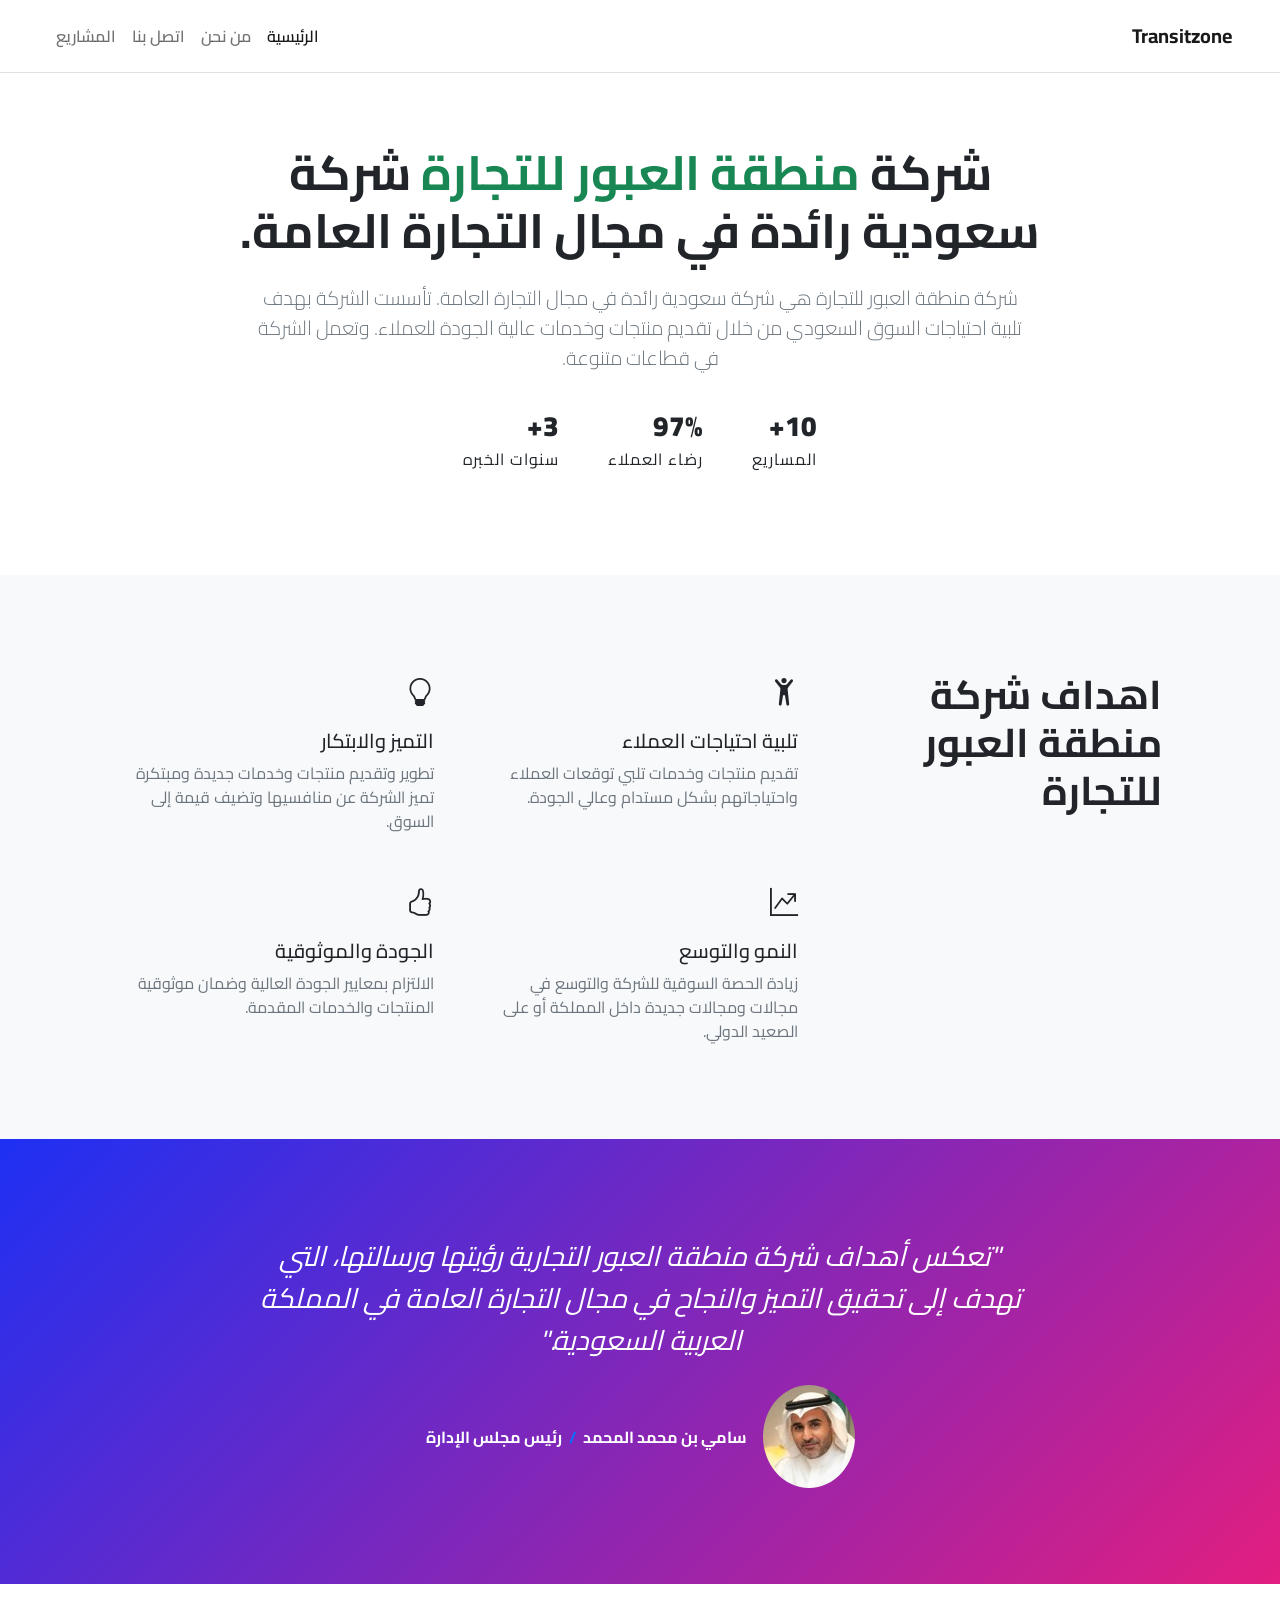
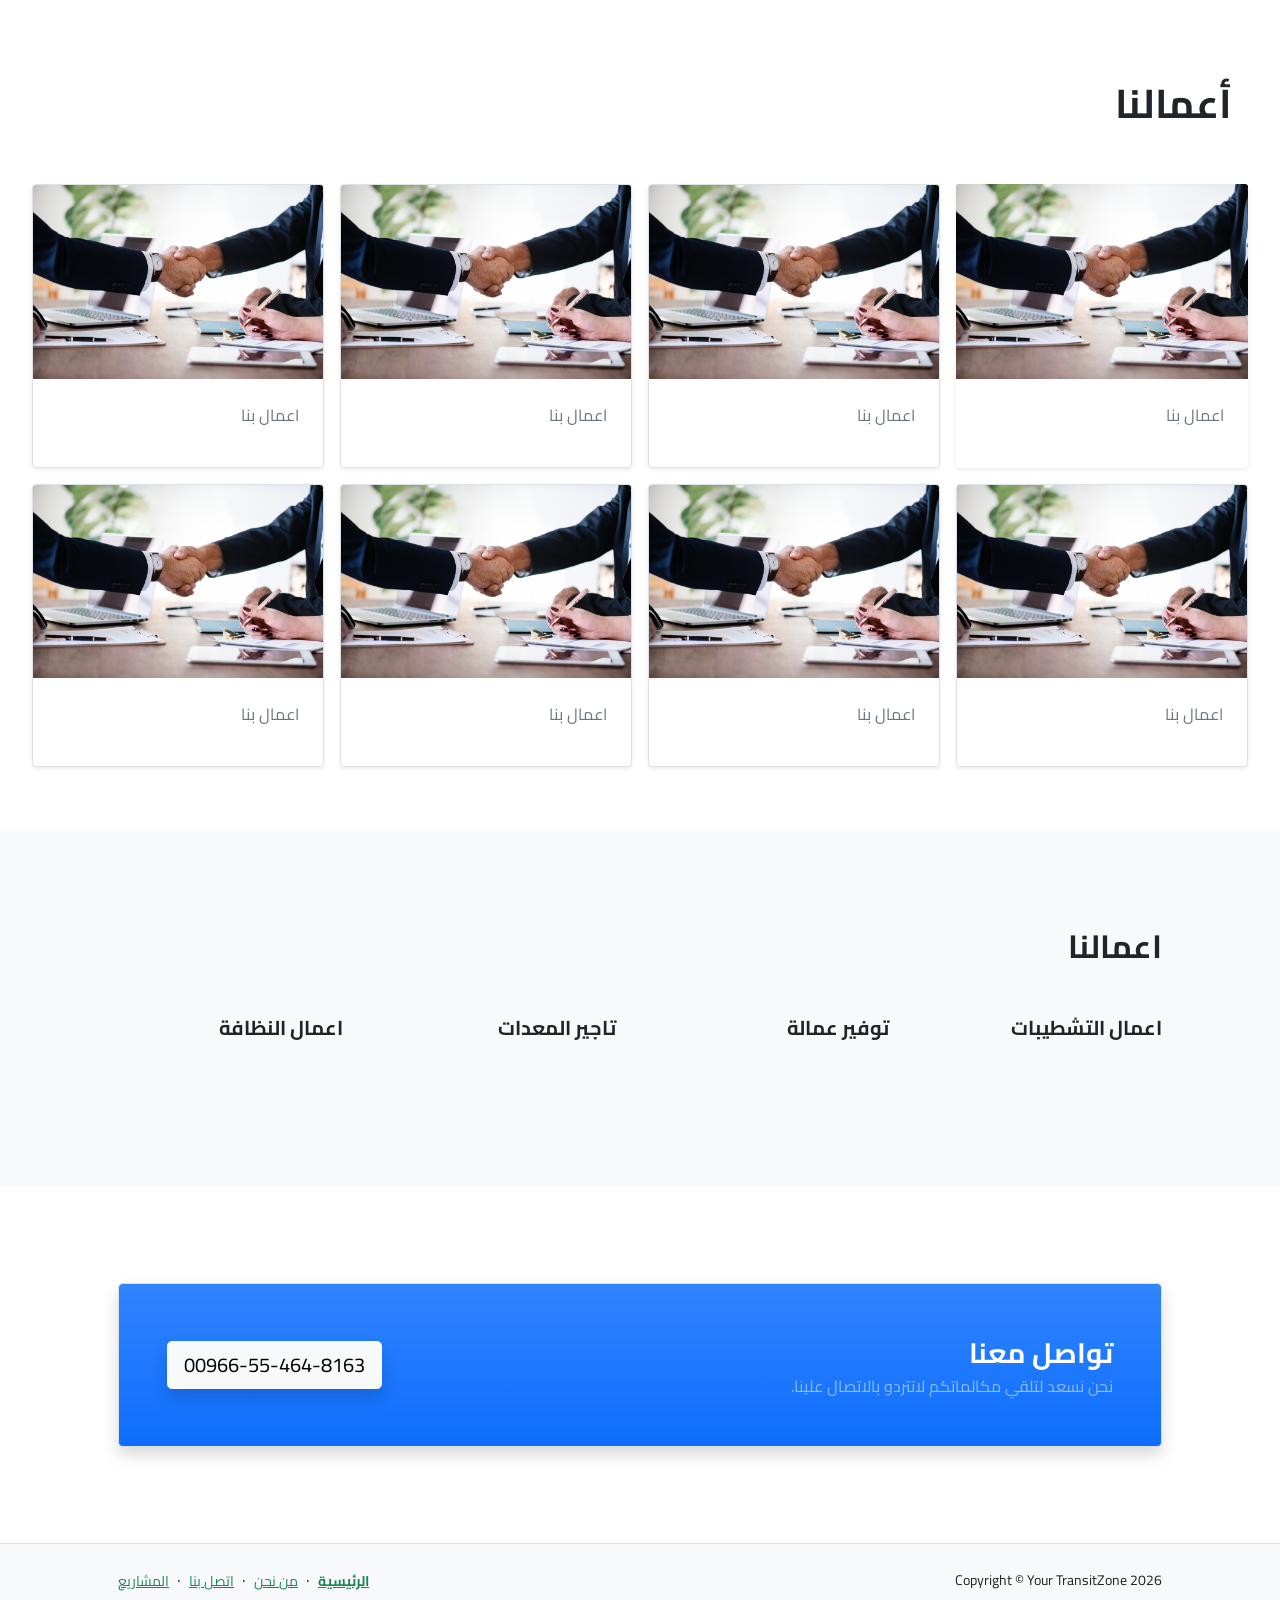
==== index.html @ 06996be8 "Add files via upload" ====
<!DOCTYPE html>
<html lang="ar" dir="rtl">
    <head>
        <meta charset="utf-8" />
        <meta name="viewport" content="width=device-width, initial-scale=1, shrink-to-fit=no" />
        <meta name="description" content="" />
        <meta name="author" content="" />
        <title>Modern Business - Start Bootstrap Template</title>
        <!-- Favicon-->
        <link rel="icon" type="image/x-icon" href="assets/favicon.ico" />
        <!-- Bootstrap icons-->
        <link rel="stylesheet" href="https://cdn.jsdelivr.net/npm/bootstrap-icons@1.13.1/font/bootstrap-icons.min.css">
        <link rel="preconnect" href="https://fonts.googleapis.com">
        <link rel="preconnect" href="https://fonts.gstatic.com" crossorigin>
        <link href="https://fonts.googleapis.com/css2?family=Cairo:wght@200..1000&display=swap" rel="stylesheet">
        <!-- Core theme CSS (includes Bootstrap)-->
        <link href="css/bootstrap.rtl.min.css" rel="stylesheet" />
        <link href="css/mystyle.css" rel="stylesheet" />
    </head>
    <body class="d-flex flex-column h-100">
        <main class="flex-shrink-0">
            <!-- Navigation-->
            <nav class="navbar navbar-expand-lg navbar-light fixed-top bg-white border-bottom py-3">
                <div class="container-fluid px-5">
                    <a class="navbar-brand fw-bold"  href="index.html">Transitzone</a>
                    <button class="navbar-toggler my-2" type="button" data-bs-toggle="collapse" data-bs-target="#navbarSupportedContent" aria-controls="navbarSupportedContent" aria-expanded="false" aria-label="Toggle navigation"><span class="navbar-toggler-icon"></span></button>
                    <div class="collapse navbar-collapse" id="navbarSupportedContent">
                        <ul class="navbar-nav ms-auto">
                            <li class="nav-item "><a class="nav-link link-success fw-semibold active" href="index.html">الرئيسية</a></li>
                            <li class="nav-item"><a class="nav-link link-success fw-semibold" href="about.html">من نحن</a></li>
                            <li class="nav-item"><a class="nav-link link-success fw-semibold" href="contact.html">اتصل بنا</a></li>
                            <li class="nav-item"><a class="nav-link link-success fw-semibold" href="portfolio-overview.html">المشاريع</a></li>
                            <!-- <li class="nav-item"><a class="nav-link" href="faq.html">FAQ</a></li>
                            <li class="nav-item dropdown">
                                <a class="nav-link dropdown-toggle" id="navbarDropdownBlog" href="#" role="button" data-bs-toggle="dropdown" aria-expanded="false">Blog</a>
                                <ul class="dropdown-menu dropdown-menu-end" aria-labelledby="navbarDropdownBlog">
                                    <li><a class="dropdown-item" href="blog-home.html">Blog Home</a></li>
                                    <li><a class="dropdown-item" href="blog-post.html">Blog Post</a></li>
                                </ul>
                            </li>
                            <li class="nav-item dropdown">
                                <a class="nav-link dropdown-toggle" id="navbarDropdownPortfolio" href="#" role="button" data-bs-toggle="dropdown" aria-expanded="false">Portfolio</a>
                                <ul class="dropdown-menu dropdown-menu-end" aria-labelledby="navbarDropdownPortfolio">
                                    <li><a class="dropdown-item" href="portfolio-overview.html">Portfolio Overview</a></li>
                                    <li><a class="dropdown-item" href="portfolio-item.html">Portfolio Item</a></li>
                                </ul>
                            </li> -->
                        </ul>
                    </div>
                </div>
            </nav>

            <header class="bg-white py-5">
            <div class="container px-5 pt-5">
                <div class="row gx-5 justify-content-center">
                    <div class="col-lg-10">
                        <div class="text-center my-5">
                            <h1 class="display-5 fw-bolder mb-4">شركة <span class="text-success">منطقة العبور للتجارة </span>شركة سعودية رائدة في مجال التجارة العامة.</h1>
                            <p class="lead mb-4 text-muted mx-5">شركة منطقة العبور للتجارة هي شركة سعودية رائدة في مجال التجارة العامة. تأسست الشركة بهدف تلبية احتياجات السوق السعودي من خلال تقديم منتجات وخدمات عالية الجودة للعملاء. وتعمل الشركة في قطاعات متنوعة.</p>
                              <div class="ve-hero-stats justify-content-center text-dark mb-4 py-2 text-start">
                                  <div class="ve-stat">
                                      <strong class="text-dark">10+</strong>
                                      <span class="fs-6">المساريع</span>
                                  </div>
                                  <div class="ve-stat-divider"></div>
                                  <div class="ve-stat">
                                      <strong class="text-dark">97%</strong>
                                      <span class="fs-6">رضاء العملاء</span>
                                  </div>
                                  <div class="ve-stat-divider"></div>
                                  <div class="ve-stat">
                                      <strong class="text-dark">3+</strong>
                                      <span class="fs-6">سنوات الخبره</span>
                                  </div>
                              </div>
                        </div>
                    </div>
                </div>
            </div>
        </header>
            <section class="py-5 bg-light">
                <div class="container px-5 my-5">
                    <div class="row gx-5">
                        <div class="col-lg-4 mb-5 mb-lg-0">
                          <h2 class="fw-bolder mb-5 fs-1">اهداف شركة منطقة العبور للتجارة</h2>
                        </div>
                        <div class="col-lg-8">
                            <div class="row gx-5 row-cols-1 row-cols-md-2">
                                <div class="col mb-5 h-100">
                                    <div class="feature text-dark fs-3 mb-3"><i class="bi bi-person-arms-up"></i></div>
                                    <h2 class="h5">تلبية احتياجات العملاء</h2>
                                    <p class="mb-0 text-muted">تقديم منتجات وخدمات تلبي توقعات العملاء واحتياجاتهم بشكل مستدام وعالي الجودة.</p>
                                </div>
                                <div class="col mb-5 h-100">
                                    <div class="feature text-dark fs-3 mb-3"><i class="bi bi-lightbulb"></i></div>
                                    <h2 class="h5">التميز والابتكار</h2>
                                    <p class="mb-0 text-muted">تطوير وتقديم منتجات وخدمات جديدة ومبتكرة تميز الشركة عن منافسيها وتضيف قيمة إلى السوق.</p>
                                </div>
                                <div class="col mb-5 mb-md-0 h-100">
                                    <div class="feature text-dark fs-3 mb-3"><i class="bi bi-graph-up-arrow"></i></div>
                                    <h2 class="h5">النمو والتوسع</h2>
                                    <p class="mb-0 text-muted">زيادة الحصة السوقية للشركة والتوسع في مجالات ومجالات جديدة داخل المملكة أو على الصعيد الدولي.</p>
                                </div>
                                <div class="col h-100">
                                    <div class="feature text-dark fs-3 mb-3"><i class="bi bi-hand-thumbs-up"></i></div>
                                    <h2 class="h5">الجودة والموثوقية</h2>
                                    <p class="mb-0 text-muted">الالتزام بمعايير الجودة العالية وضمان موثوقية المنتجات والخدمات المقدمة.</p>
                                </div>
                            </div>
                        </div>
                    </div>
                </div>
            </section>
            <!-- Testimonial section-->
            <div class="py-5 text-white" style="background: linear-gradient(135deg, #1e30f3 0%, #e21e80 100%);">  <!--bg-success bg-gradient -->
                <div class="container px-5 my-5">
                    <div class="row gx-5 justify-content-center">
                        <div class="col-lg-10 col-xl-9">
                            <div class="text-center">
                                <div class="fs-3 mb-4 fst-italic">"تعكس أهداف شركة منطقة العبور التجارية رؤيتها ورسالتها، التي تهدف إلى تحقيق التميز والنجاح في مجال التجارة العامة في المملكة العربية السعودية."</div>
                                <div class="d-flex align-items-center justify-content-center">
                                    <img class="rounded-circle me-3" src="img/sami.jpg" alt="..." />
                                    <div class="fw-bold">
                                        سامي بن محمد المحمد
                                        <span class="fw-bold text-primary mx-1">/</span>
                                        رئيس مجلس الإدارة
                                    </div>
                                </div>
                            </div>
                        </div>
                    </div>
                </div>
            </div>

            <section class="py-5">
                <div class="container-fluid px-4 px-lg-5 mt-5">
                    <div class="row gx-5 mb-5">
                        <div class="col-lg-2 col-xl-2 col-md-12">
                            <div class="">
                                <h2 class="fw-bolder fs-1">أعمالنا</h2>
                            </div>
                        </div>
                    </div>
                    <div class="row gx-4 gx-lg-5 row-cols-2 row-cols-md-3 row-cols-xl-4 justify-content-center">
                        <div class="col mb-3 px-2">
                            <div class="card h-100 border-0 shadow-sm border">
                                <img class="card-img-top" src="img/1.jpg" alt="...">
                                <div class="card-body p-4">
                                    <div class="">
                                        <p class="text-muted">اعمال بنا</p>
                                    </div>
                                </div>
                            </div>
                        </div>
                        <div class="col mb-3 px-2">
                            <div class="card h-100 shadow-sm border">
                                <img class="card-img-top" src="img/1.jpg" alt="...">
                                <div class="card-body p-4">
                                    <div class="">
                                        <p class="text-muted">اعمال بنا</p>
                                    </div>
                                </div>
                            </div>
                        </div>
                        <div class="col mb-3 px-2">
                            <div class="card h-100 shadow-sm border">
                                <img class="card-img-top" src="img/1.jpg" alt="...">
                                <div class="card-body p-4">
                                    <div class="">
                                        <p class="text-muted">اعمال بنا</p>
                                    </div>
                                </div>
                            </div>
                        </div>
                        <div class="col mb-3 px-2">
                            <div class="card h-100 shadow-sm border">
                                <img class="card-img-top" src="img/1.jpg" alt="...">
                                <div class="card-body p-4">
                                    <div class="">
                                        <p class="text-muted">اعمال بنا</p>
                                    </div>
                                </div>
                            </div>
                        </div>
                        <div class="col mb-3 px-2">
                            <div class="card h-100 shadow-sm border">
                                <img class="card-img-top" src="img/1.jpg" alt="...">
                                <div class="card-body p-4">
                                    <div class="">
                                        <p class="text-muted">اعمال بنا</p>
                                    </div>
                                </div>
                            </div>
                        </div>
                        <div class="col mb-3 px-2">
                            <div class="card h-100 shadow-sm border">
                                <img class="card-img-top" src="img/1.jpg" alt="...">
                                <div class="card-body p-4">
                                    <div class="">
                                        <p class="text-muted">اعمال بنا</p>
                                    </div>
                                </div>
                            </div>
                        </div>
                        <div class="col mb-3 px-2">
                            <div class="card h-100 shadow-sm border">
                                <img class="card-img-top" src="img/1.jpg" alt="...">
                                <div class="card-body p-4">
                                    <div class="">
                                        <p class="text-muted">اعمال بنا</p>
                                    </div>
                                </div>
                            </div>
                        </div>
                        <div class="col mb-3 px-2">
                            <div class="card h-100 shadow-sm border">
                                <img class="card-img-top" src="img/1.jpg" alt="...">
                                <div class="card-body p-4">
                                    <div class="">
                                        <p class="text-muted">اعمال بنا</p>
                                    </div>
                                </div>
                            </div>
                        </div>
                    </div>
                </div>
            </section>

            <section class="py-5  bg-light">
              <div class="container px-5 my-5">
                  <h2 class="fw-bold mb-5">اعمالنا</h2>
                  <div class="row gx-5">
                    <div class="col-lg-3 col-md-4 mb-5">
                      <strong class="lead fw-bold">اعمال التشطيبات</strong>
                    </div>
                    <div class="col-lg-3 col-md-4 mb-5">
                      <strong class="lead fw-bold">توفير عمالة</strong>
                    </div>
                    <div class="col-lg-3 col-md-4 mb-5">
                      <strong class="lead fw-bold">تاجير المعدات</strong>
                    </div>
                    <div class="col-lg-3 col-md-4 mb-5">
                      <strong class="lead fw-bold">اعمال النظافة</strong>
                    </div>
                </div>
              </div>
            </section>
            <section class="py-5">
              <div class="container px-5 my-5">
                <div class="bg-primary bg-gradient rounded-3 p-4 p-sm-5 mt-5 shadow border">
                  <div class="d-flex align-items-center justify-content-between flex-column flex-xl-row text-center text-xl-start">
                      <div class="mb-4 mb-xl-0">
                          <div class="fs-3 fw-bold text-white">تواصل معنا</div>
                          <div class="text-white-50">نحن نسعد لتلقي مكالماتكم لاتتردو بالاتصال علينا.</div>
                      </div>
                      <div class="ms-xl-4">
                          <a class="shadow btn btn-lg btn-light" href="tel:+966554648163">00966-55-464-8163</a>
                      </div>
                  </div>
                </div>
              </div>
          </section>
        </main>
        <!-- Footer-->
        <footer class="bg-light border-top py-4 mt-auto">
            <div class="container px-5">
                <div class="row align-items-center justify-content-between flex-column flex-sm-row">
                    <div class="col-auto"><div class="small m-0 text-dark">Copyright &copy; Your TransitZone 2026</div></div>
                    <div class="col-auto">
                        <a class="link-success small fw-bold" href="index.html">الرئيسية</a>
                        <span class="text-dark mx-1">&middot;</span>
                        <a class="link-success small" href="about.html">من نحن</a>
                        <span class="text-dark mx-1">&middot;</span>
                        <a class="link-success small" href="contact.html">اتصل بنا</a>
                        <span class="text-dark mx-1">&middot;</span>
                        <a class="link-success small" href="portfolio-overview.html">المشاريع</a>
                    </div>
                </div>
            </div>
        </footer>
        <!-- Bootstrap core JS-->
        <script src="https://cdn.jsdelivr.net/npm/bootstrap@5.2.3/dist/js/bootstrap.bundle.min.js"></script>
        <!-- Core theme JS-->
        <script src="js/scripts.js"></script>
    </body>
</html>
---- css/mystyle.css ----
.cairo-<uniquifier> {
  font-family: "Cairo", sans-serif;
  font-optical-sizing: auto;
  font-weight: <weight>;
  font-style: normal;
  font-variation-settings:
    "slnt" 0;
}

* { font-family: "Cairo" !important; }
.tgreen{style="background-color: #154839;"}
/* Hero stats */
.ve-hero-stats { display:flex; align-items:center; gap:24px; }
.ve-stat strong { display:block; font-size:28px; color:#fff; font-family:'Nunito',sans-serif; font-weight:900; }
.ve-stat span { font-size:12px; color:rgba(fff,fff,fff,fff.5); text-transform:uppercase; letter-spacing:1px; }
.ve-stat-divider { width:1px; height:40px; background:rgba(fff,fff,fff,fff.15); }/* Hero right */
.transitborser{
  border-bottom: 2px solid #154839;
}
a:hover{color: #154839 !important, font-weight:700!important }
.fw-semibold{
  font-weight: 600;
}
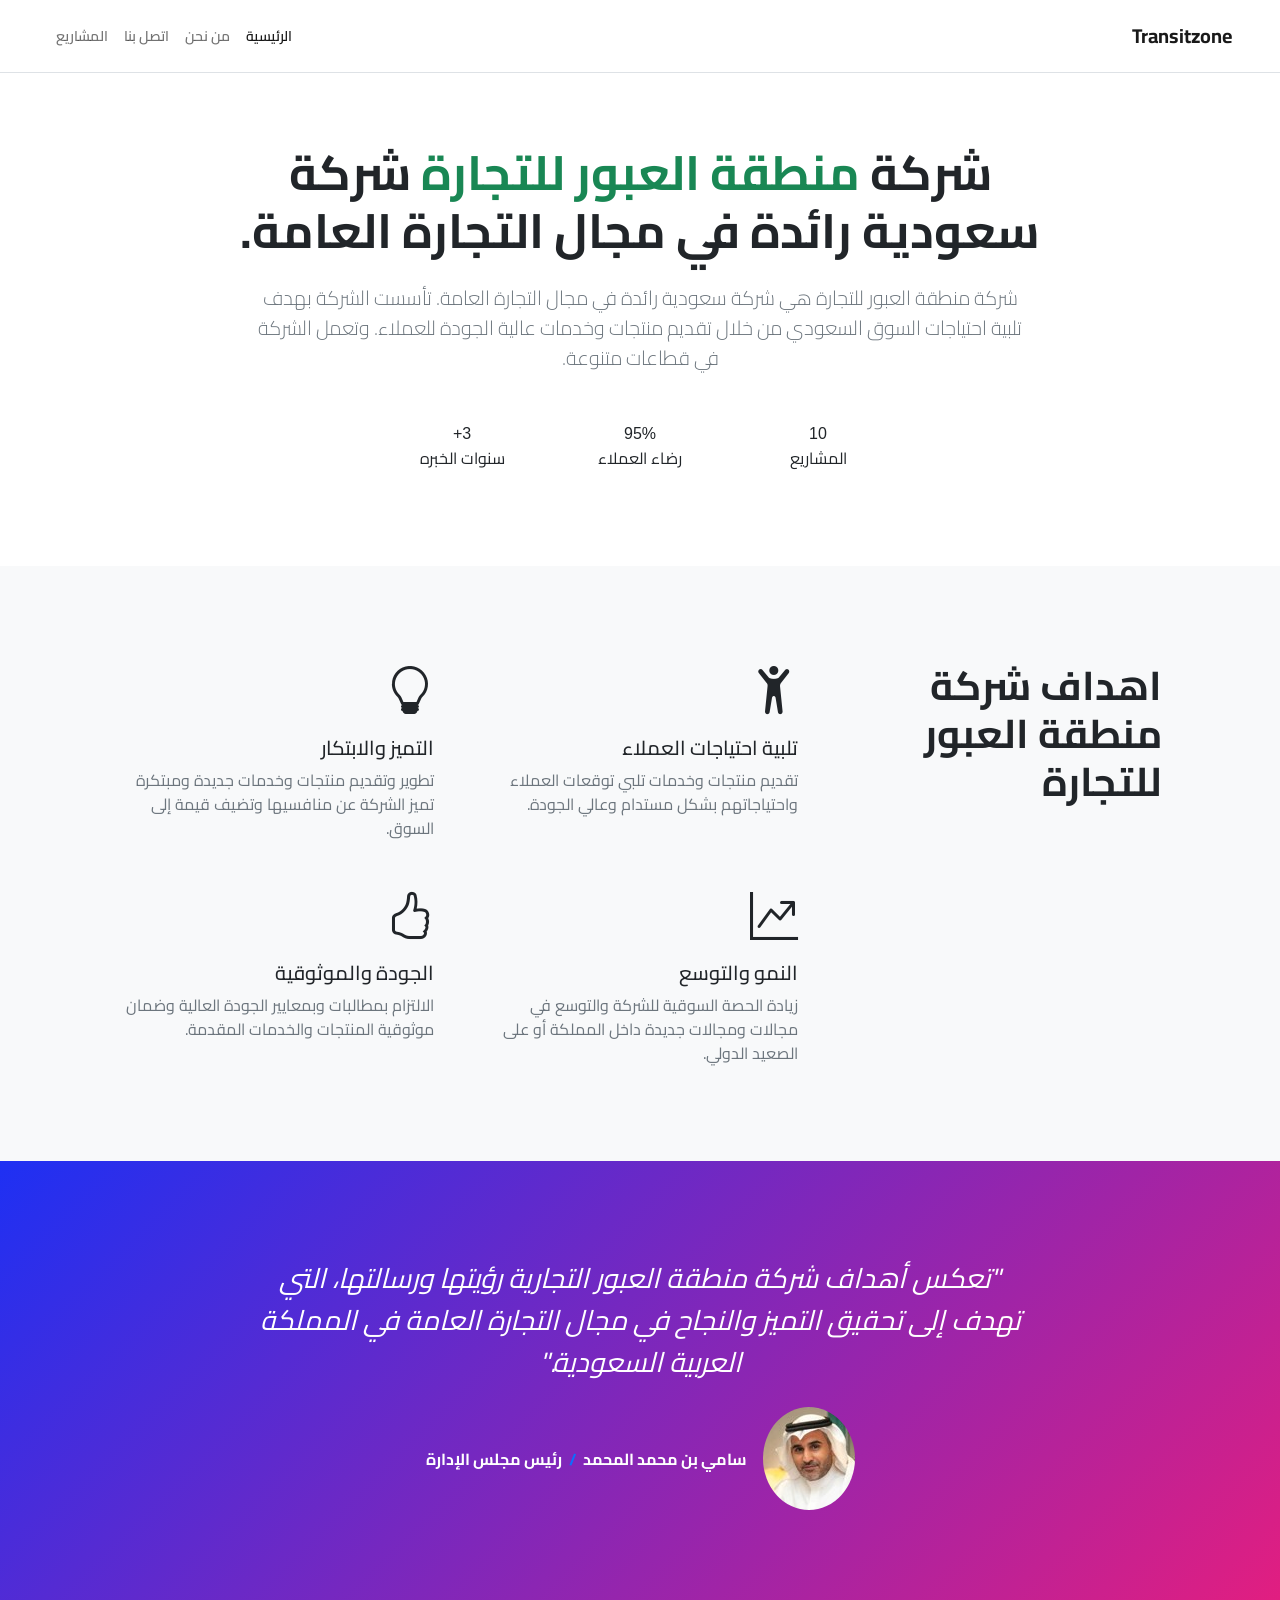
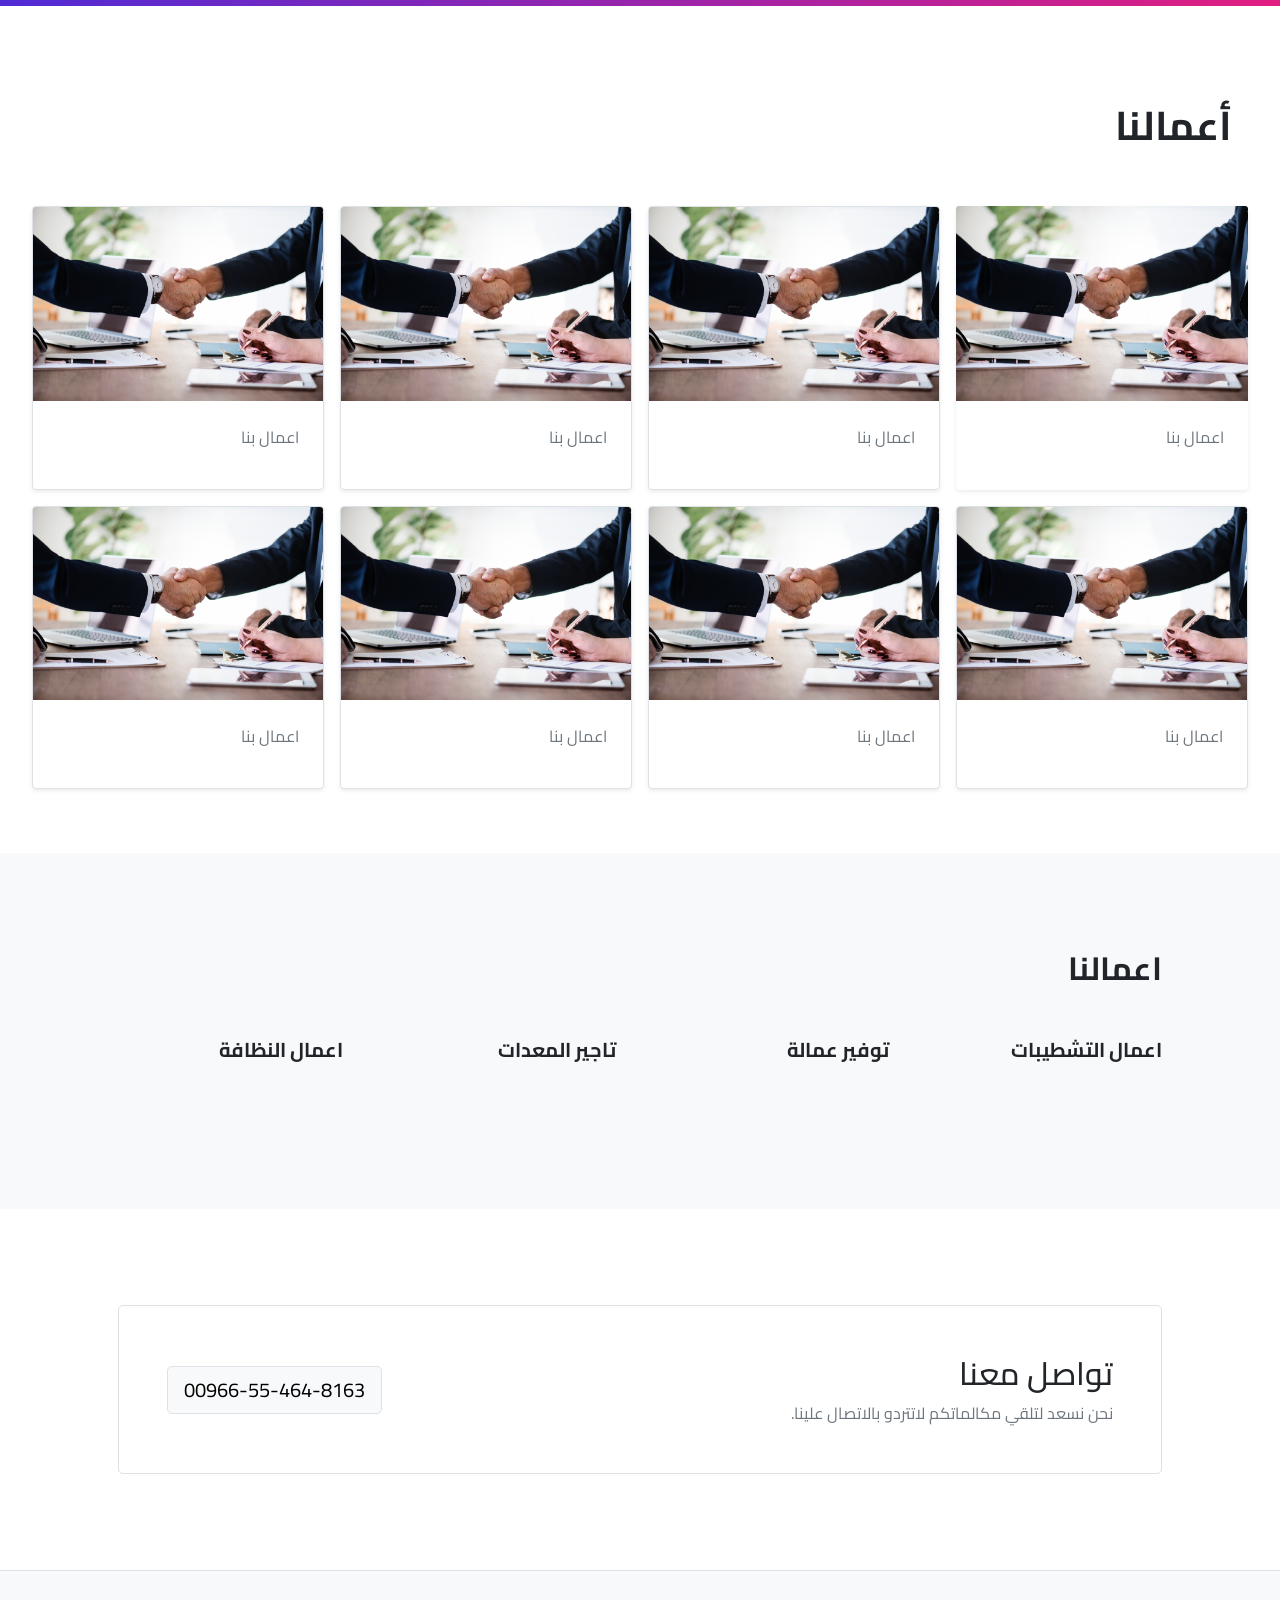
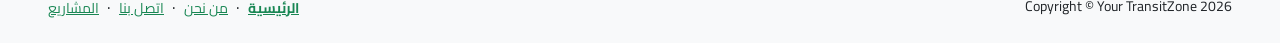
==== commit 6e67f189: "Add files via upload" ====
--- a/index.html
+++ b/index.html
@@ -5,9 +5,7 @@
         <meta name="viewport" content="width=device-width, initial-scale=1, shrink-to-fit=no" />
         <meta name="description" content="" />
         <meta name="author" content="" />
-        <title>Modern Business - Start Bootstrap Template</title>
-        <!-- Favicon-->
-        <link rel="icon" type="image/x-icon" href="assets/favicon.ico" />
+        <title>شركة منطقة العبور للتجارة شركة - الصفحة الرئيسية</title>
         <!-- Bootstrap icons-->
         <link rel="stylesheet" href="https://cdn.jsdelivr.net/npm/bootstrap-icons@1.13.1/font/bootstrap-icons.min.css">
         <link rel="preconnect" href="https://fonts.googleapis.com">
@@ -26,25 +24,10 @@
                     <button class="navbar-toggler my-2" type="button" data-bs-toggle="collapse" data-bs-target="#navbarSupportedContent" aria-controls="navbarSupportedContent" aria-expanded="false" aria-label="Toggle navigation"><span class="navbar-toggler-icon"></span></button>
                     <div class="collapse navbar-collapse" id="navbarSupportedContent">
                         <ul class="navbar-nav ms-auto">
-                            <li class="nav-item "><a class="nav-link link-success fw-semibold active" href="index.html">الرئيسية</a></li>
-                            <li class="nav-item"><a class="nav-link link-success fw-semibold" href="about.html">من نحن</a></li>
-                            <li class="nav-item"><a class="nav-link link-success fw-semibold" href="contact.html">اتصل بنا</a></li>
-                            <li class="nav-item"><a class="nav-link link-success fw-semibold" href="portfolio-overview.html">المشاريع</a></li>
-                            <!-- <li class="nav-item"><a class="nav-link" href="faq.html">FAQ</a></li>
-                            <li class="nav-item dropdown">
-                                <a class="nav-link dropdown-toggle" id="navbarDropdownBlog" href="#" role="button" data-bs-toggle="dropdown" aria-expanded="false">Blog</a>
-                                <ul class="dropdown-menu dropdown-menu-end" aria-labelledby="navbarDropdownBlog">
-                                    <li><a class="dropdown-item" href="blog-home.html">Blog Home</a></li>
-                                    <li><a class="dropdown-item" href="blog-post.html">Blog Post</a></li>
-                                </ul>
-                            </li>
-                            <li class="nav-item dropdown">
-                                <a class="nav-link dropdown-toggle" id="navbarDropdownPortfolio" href="#" role="button" data-bs-toggle="dropdown" aria-expanded="false">Portfolio</a>
-                                <ul class="dropdown-menu dropdown-menu-end" aria-labelledby="navbarDropdownPortfolio">
-                                    <li><a class="dropdown-item" href="portfolio-overview.html">Portfolio Overview</a></li>
-                                    <li><a class="dropdown-item" href="portfolio-item.html">Portfolio Item</a></li>
-                                </ul>
-                            </li> -->
+                            <li class="nav-item "><a class="nav-link link-success small fw-semibold active" href="index.html">الرئيسية</a></li>
+                            <li class="nav-item"><a class="nav-link link-success small fw-semibold" href="about.html">من نحن</a></li>
+                            <li class="nav-item"><a class="nav-link link-success small fw-semibold" href="contact.html">اتصل بنا</a></li>
+                            <li class="nav-item"><a class="nav-link link-success small fw-semibold" href="portfolio-overview.html">المشاريع</a></li>
                         </ul>
                     </div>
                 </div>
@@ -57,54 +40,71 @@
                         <div class="text-center my-5">
                             <h1 class="display-5 fw-bolder mb-4">شركة <span class="text-success">منطقة العبور للتجارة </span>شركة سعودية رائدة في مجال التجارة العامة.</h1>
                             <p class="lead mb-4 text-muted mx-5">شركة منطقة العبور للتجارة هي شركة سعودية رائدة في مجال التجارة العامة. تأسست الشركة بهدف تلبية احتياجات السوق السعودي من خلال تقديم منتجات وخدمات عالية الجودة للعملاء. وتعمل الشركة في قطاعات متنوعة.</p>
-                              <div class="ve-hero-stats justify-content-center text-dark mb-4 py-2 text-start">
-                                  <div class="ve-stat">
-                                      <strong class="text-dark">10+</strong>
-                                      <span class="fs-6">المساريع</span>
-                                  </div>
-                                  <div class="ve-stat-divider"></div>
-                                  <div class="ve-stat">
-                                      <strong class="text-dark">97%</strong>
-                                      <span class="fs-6">رضاء العملاء</span>
-                                  </div>
-                                  <div class="ve-stat-divider"></div>
-                                  <div class="ve-stat">
-                                      <strong class="text-dark">3+</strong>
-                                      <span class="fs-6">سنوات الخبره</span>
-                                  </div>
-                              </div>
-                        </div>
-                    </div>
-                </div>
+                        </div>
+                    </div>
+                </div>
+            			<div class="row justify-content-center text-center mb-5">
+            				<div class="col-4 col-sm-4 col-md-4 col-lg-2">
+            					<div class="counter-wrap">
+            						<div class="counter">
+            							<span style="font-family: Arial !important" data-number="10">10</span>
+            						</div>
+            						<span class="caption fw-normal">المشاريع</span>
+            					</div>
+            				</div>
+            				<div class="col-4 col-sm-4 col-md-4 col-lg-2">
+            					<div class="counter-wrap">
+            						<div class="counter">
+            							<span style="font-family: Arial !important" data-number="95">95%</span>
+            						</div>
+            						<span class="caption fw-normal">رضاء العملاء</span>
+            					</div>
+            				</div>
+            				<div class="col-4 col-sm-4 col-md-4 col-lg-2">
+            					<div class="counter-wrap">
+            						<div class="counter">
+            							<span style="font-family: Arial !important" data-number="3">3+</span>
+            						</div>
+            						<span class="caption fw-normal"> سنوات الخبره </span>
+            					</div>
+            				</div>
             </div>
         </header>
             <section class="py-5 bg-light">
-                <div class="container px-5 my-5">
+                <div class="container px-5 py-5">
                     <div class="row gx-5">
                         <div class="col-lg-4 mb-5 mb-lg-0">
-                          <h2 class="fw-bolder mb-5 fs-1">اهداف شركة منطقة العبور للتجارة</h2>
+                          <h2 class="fw-bolder mb-5 fs-1 section-title text-left">اهداف شركة منطقة العبور للتجارة</h2>
                         </div>
                         <div class="col-lg-8">
                             <div class="row gx-5 row-cols-1 row-cols-md-2">
                                 <div class="col mb-5 h-100">
-                                    <div class="feature text-dark fs-3 mb-3"><i class="bi bi-person-arms-up"></i></div>
-                                    <h2 class="h5">تلبية احتياجات العملاء</h2>
-                                    <p class="mb-0 text-muted">تقديم منتجات وخدمات تلبي توقعات العملاء واحتياجاتهم بشكل مستدام وعالي الجودة.</p>
-                                </div>
+                                  <div class="feature-1">
+                                      <div class="text-dark display-5 mb-3"><i class="bi bi-person-arms-up"></i></div>
+                                      <h3 class="h5">تلبية احتياجات العملاء</h3>
+                                      <p class="mb-0 text-muted">تقديم منتجات وخدمات تلبي توقعات العملاء واحتياجاتهم بشكل مستدام وعالي الجودة.</p>
+                                  </div>
+                                  </div>
                                 <div class="col mb-5 h-100">
-                                    <div class="feature text-dark fs-3 mb-3"><i class="bi bi-lightbulb"></i></div>
-                                    <h2 class="h5">التميز والابتكار</h2>
-                                    <p class="mb-0 text-muted">تطوير وتقديم منتجات وخدمات جديدة ومبتكرة تميز الشركة عن منافسيها وتضيف قيمة إلى السوق.</p>
+                                    <div class="feature-1">
+                                      <div class="text-dark display-5 mb-3"><i class="bi bi-lightbulb"></i></div>
+                                      <h3 class="h5">التميز والابتكار</h3>
+                                      <p class="mb-0 text-muted">تطوير وتقديم منتجات وخدمات جديدة ومبتكرة تميز الشركة عن منافسيها وتضيف قيمة إلى السوق.</p>
+                                  </div>
                                 </div>
                                 <div class="col mb-5 mb-md-0 h-100">
-                                    <div class="feature text-dark fs-3 mb-3"><i class="bi bi-graph-up-arrow"></i></div>
-                                    <h2 class="h5">النمو والتوسع</h2>
-                                    <p class="mb-0 text-muted">زيادة الحصة السوقية للشركة والتوسع في مجالات ومجالات جديدة داخل المملكة أو على الصعيد الدولي.</p>
+                                    <div class="feature-1">
+                                      <div class="text-dark display-5 mb-3"><i class="bi bi-graph-up-arrow"></i></div>
+                                      <h3 class="h5">النمو والتوسع</h3>
+                                      <p class="mb-0 text-muted">زيادة الحصة السوقية للشركة والتوسع في مجالات ومجالات جديدة داخل المملكة أو على الصعيد الدولي.</p>
+                                  </div>
                                 </div>
                                 <div class="col h-100">
-                                    <div class="feature text-dark fs-3 mb-3"><i class="bi bi-hand-thumbs-up"></i></div>
-                                    <h2 class="h5">الجودة والموثوقية</h2>
-                                    <p class="mb-0 text-muted">الالتزام بمعايير الجودة العالية وضمان موثوقية المنتجات والخدمات المقدمة.</p>
+                                    <div class="feature-1">
+                                      <div class="text-dark display-5 mb-3"><i class="bi bi-hand-thumbs-up"></i></div>
+                                      <h3 class="h5">الجودة والموثوقية</h3>
+                                      <p class="mb-0 text-muted">الالتزام بمطالبات وبمعايير الجودة العالية وضمان موثوقية المنتجات والخدمات المقدمة.</p>
+                                  </div>
                                 </div>
                             </div>
                         </div>
@@ -247,14 +247,14 @@
             </section>
             <section class="py-5">
               <div class="container px-5 my-5">
-                <div class="bg-primary bg-gradient rounded-3 p-4 p-sm-5 mt-5 shadow border">
+                <div class="rounded-3 p-4 p-sm-5 mt-5 border">
                   <div class="d-flex align-items-center justify-content-between flex-column flex-xl-row text-center text-xl-start">
                       <div class="mb-4 mb-xl-0">
-                          <div class="fs-3 fw-bold text-white">تواصل معنا</div>
-                          <div class="text-white-50">نحن نسعد لتلقي مكالماتكم لاتتردو بالاتصال علينا.</div>
+                          <h2 class="fw-normale text-dark">تواصل معنا</h2>
+                          <div class="text-muted">نحن نسعد لتلقي مكالماتكم لاتتردو بالاتصال علينا.</div>
                       </div>
                       <div class="ms-xl-4">
-                          <a class="shadow btn btn-lg btn-light" href="tel:+966554648163">00966-55-464-8163</a>
+                          <a class="border btn btn-lg btn-light" href="tel:+966554648163">00966-55-464-8163</a>
                       </div>
                   </div>
                 </div>
@@ -263,7 +263,7 @@
         </main>
         <!-- Footer-->
         <footer class="bg-light border-top py-4 mt-auto">
-            <div class="container px-5">
+            <div class="container-fluid px-5">
                 <div class="row align-items-center justify-content-between flex-column flex-sm-row">
                     <div class="col-auto"><div class="small m-0 text-dark">Copyright &copy; Your TransitZone 2026</div></div>
                     <div class="col-auto">
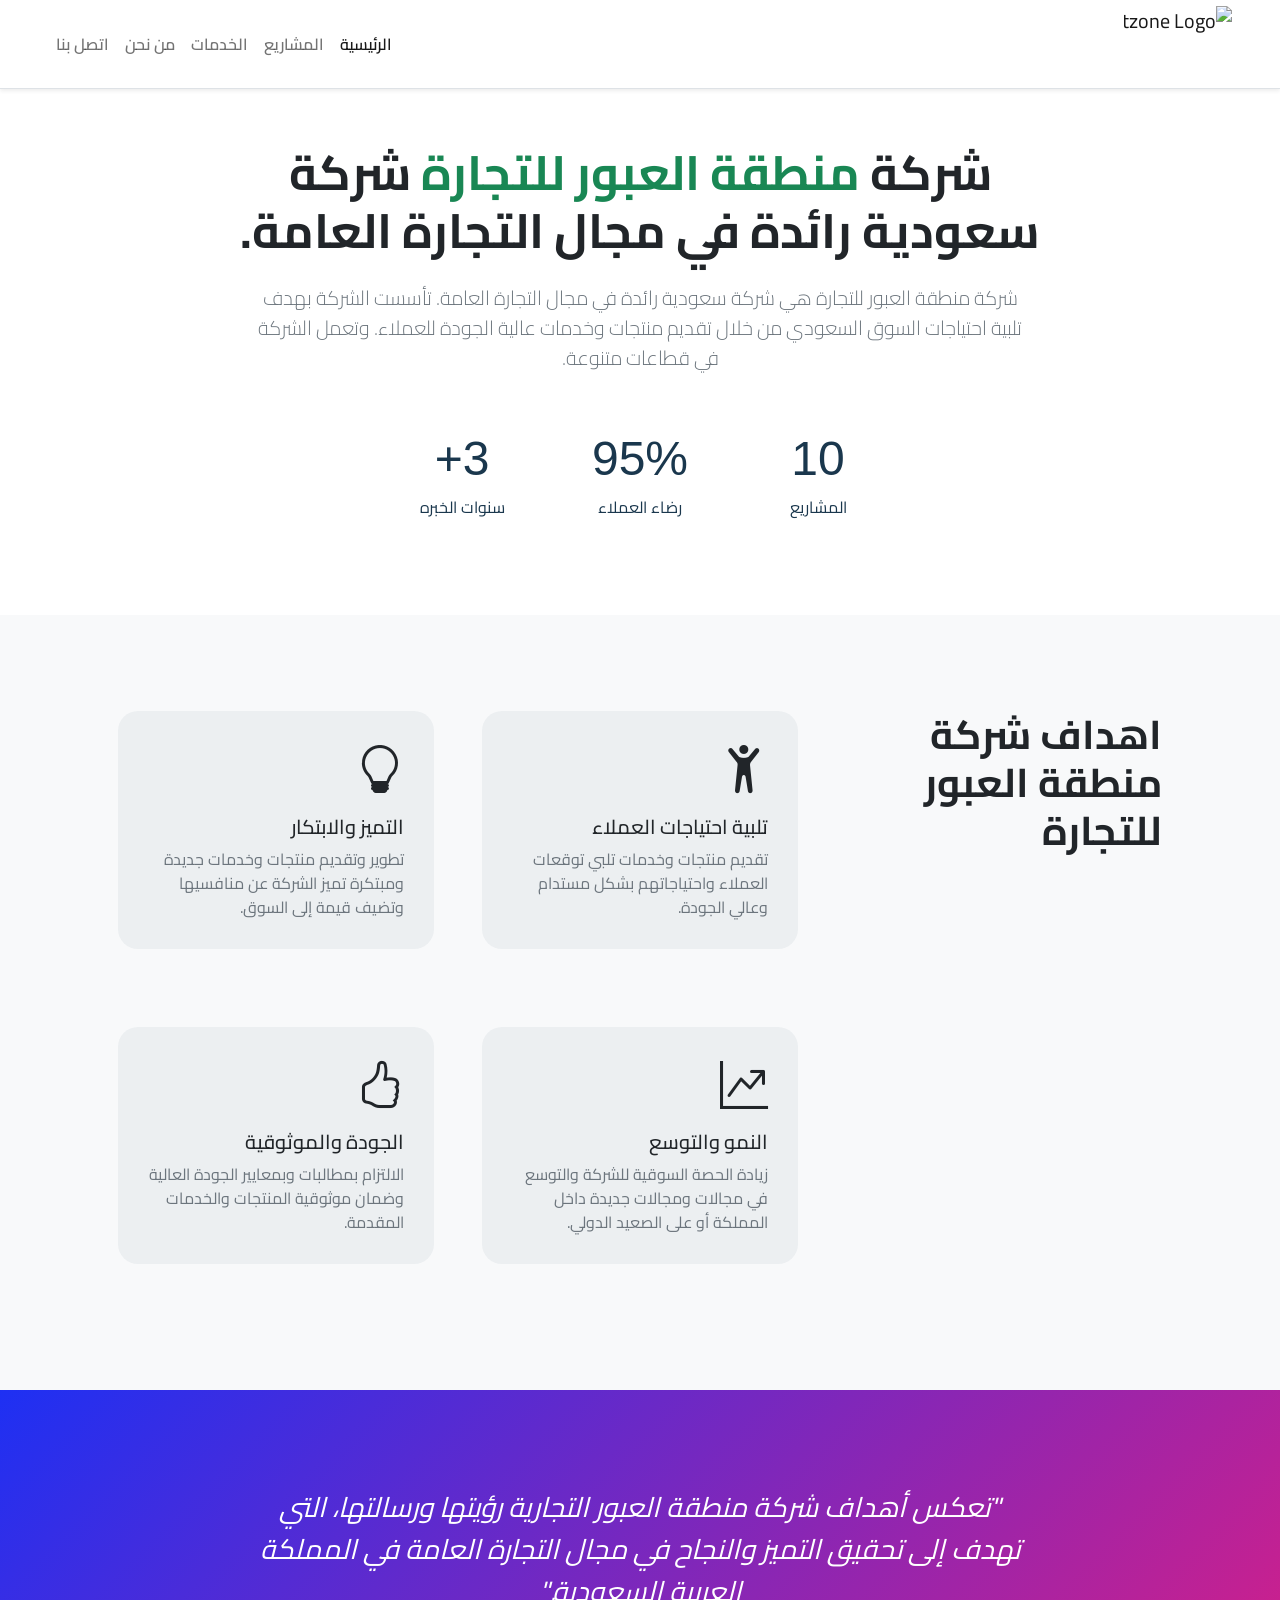
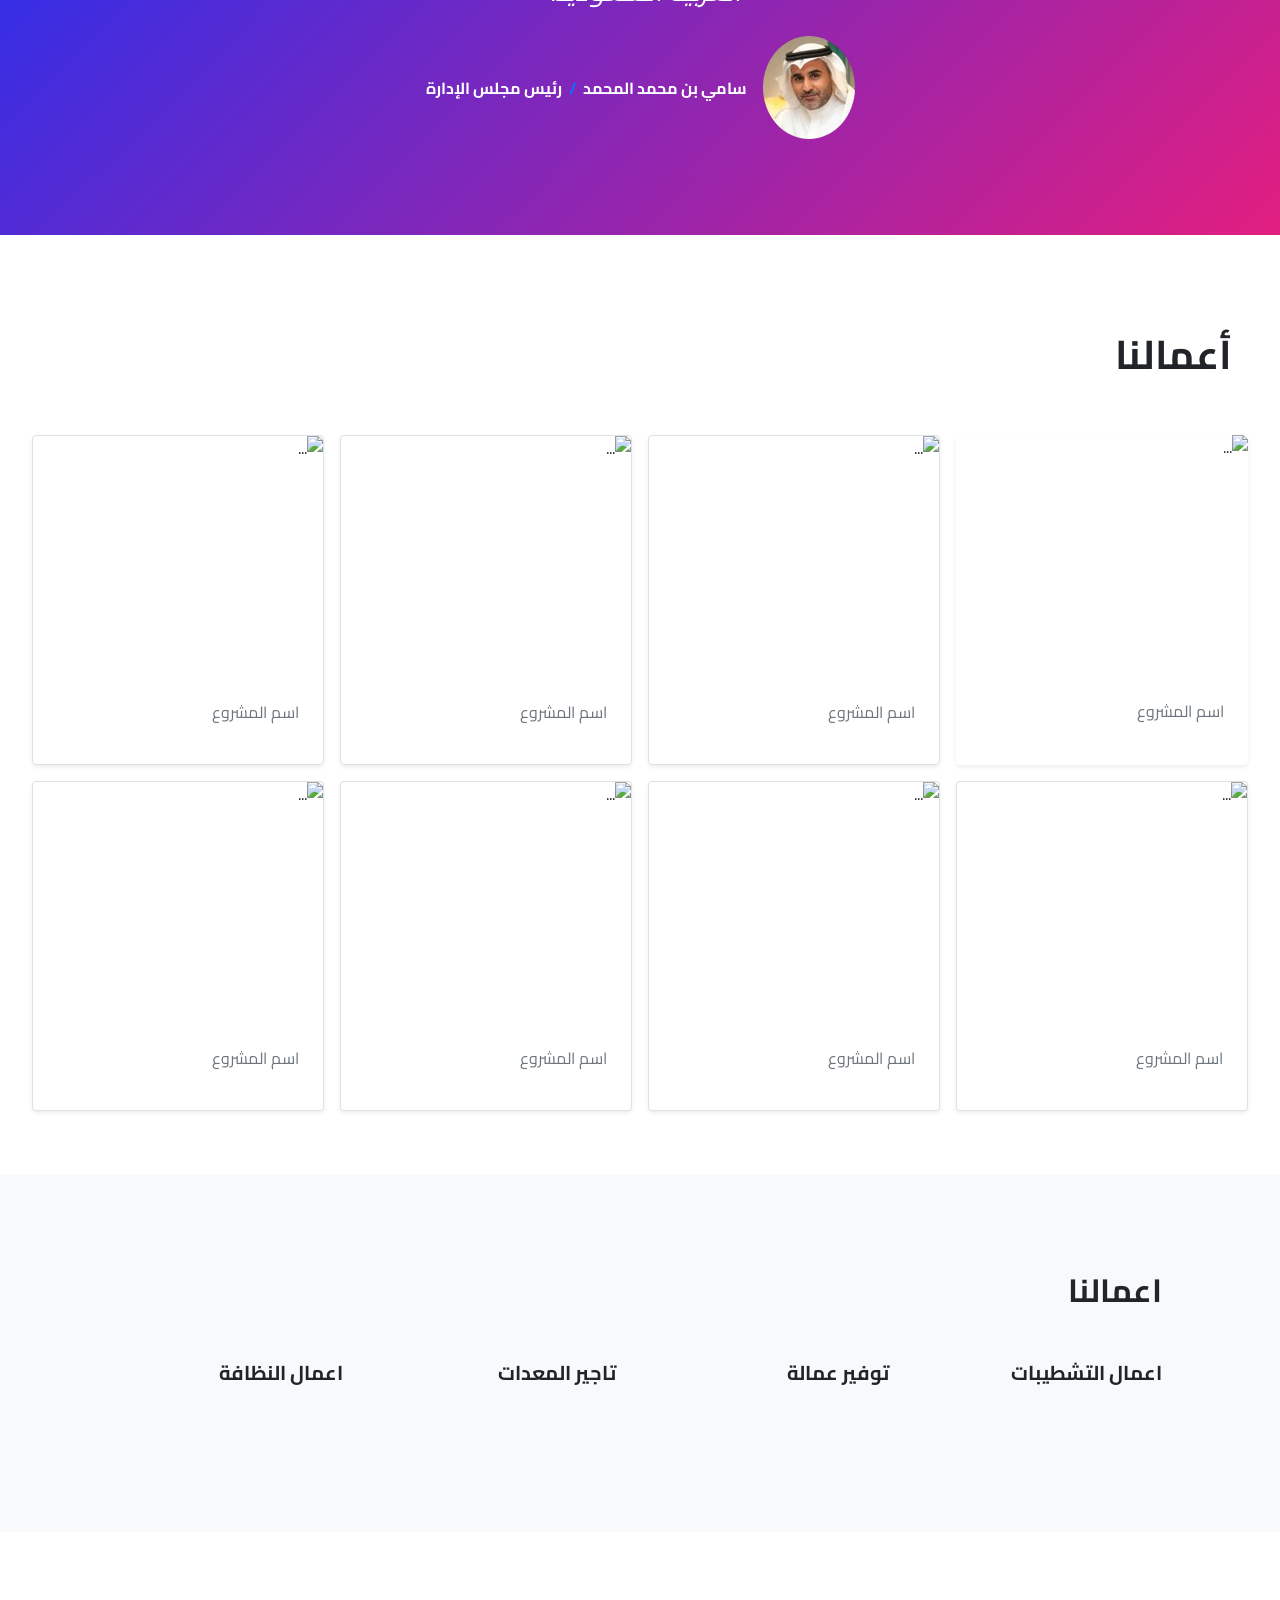
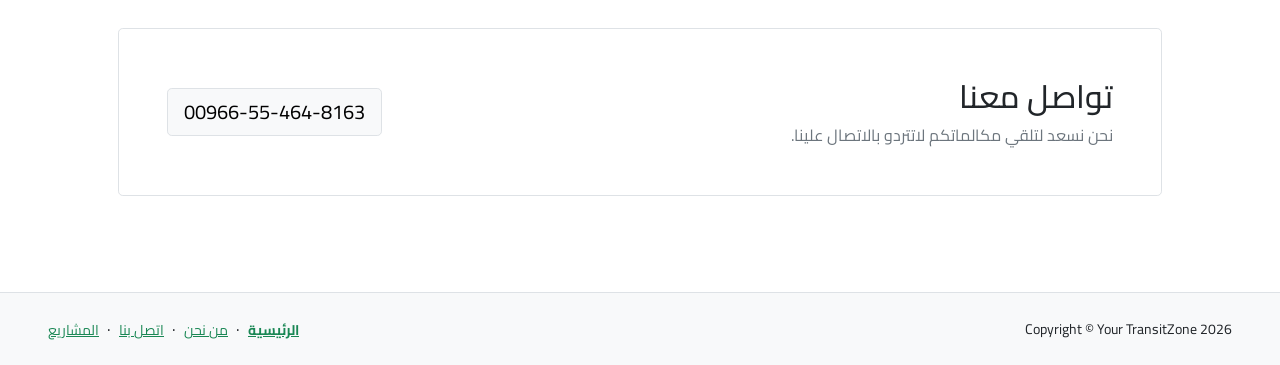
==== commit 6dac9e50: "Add files via upload" ====
--- a/index.html
+++ b/index.html
@@ -18,16 +18,17 @@
     <body class="d-flex flex-column h-100">
         <main class="flex-shrink-0">
             <!-- Navigation-->
-            <nav class="navbar navbar-expand-lg navbar-light fixed-top bg-white border-bottom py-3">
+            <nav class="navbar navbar-expand-lg navbar-light fixed-top bg-white shadow-sm border-bottom py-4">
                 <div class="container-fluid px-5">
-                    <a class="navbar-brand fw-bold"  href="index.html">Transitzone</a>
+                    <a class="navbar-brand"  href="index.html"><img class="img-fluid position-fixed" style="margin-top: -38px" width="108"  src="img/transitZoneLogo.png" alt="Transitzone Logo"></a>
                     <button class="navbar-toggler my-2" type="button" data-bs-toggle="collapse" data-bs-target="#navbarSupportedContent" aria-controls="navbarSupportedContent" aria-expanded="false" aria-label="Toggle navigation"><span class="navbar-toggler-icon"></span></button>
                     <div class="collapse navbar-collapse" id="navbarSupportedContent">
                         <ul class="navbar-nav ms-auto">
-                            <li class="nav-item "><a class="nav-link link-success small fw-semibold active" href="index.html">الرئيسية</a></li>
-                            <li class="nav-item"><a class="nav-link link-success small fw-semibold" href="about.html">من نحن</a></li>
-                            <li class="nav-item"><a class="nav-link link-success small fw-semibold" href="contact.html">اتصل بنا</a></li>
-                            <li class="nav-item"><a class="nav-link link-success small fw-semibold" href="portfolio-overview.html">المشاريع</a></li>
+                            <li class="nav-item"><a class="nav-link link-success fw-semibold active" href="index.html">الرئيسية</a></li>
+                            <li class="nav-item"><a class="nav-link link-success fw-semibold" href="portfolio-overview.html">المشاريع</a></li>
+                            <li class="nav-item"><a class="nav-link link-success fw-semibold" href="service.html">الخدمات</a></li>
+                            <li class="nav-item"><a class="nav-link link-success fw-semibold" href="about.html">من نحن</a></li>
+                            <li class="nav-item"><a class="nav-link link-success fw-semibold" href="contact.html">اتصل بنا</a></li>
                         </ul>
                     </div>
                 </div>
@@ -144,80 +145,80 @@
                     <div class="row gx-4 gx-lg-5 row-cols-2 row-cols-md-3 row-cols-xl-4 justify-content-center">
                         <div class="col mb-3 px-2">
                             <div class="card h-100 border-0 shadow-sm border">
-                                <img class="card-img-top" src="img/1.jpg" alt="...">
-                                <div class="card-body p-4">
-                                    <div class="">
-                                        <p class="text-muted">اعمال بنا</p>
-                                    </div>
-                                </div>
-                            </div>
-                        </div>
-                        <div class="col mb-3 px-2">
-                            <div class="card h-100 shadow-sm border">
-                                <img class="card-img-top" src="img/1.jpg" alt="...">
-                                <div class="card-body p-4">
-                                    <div class="">
-                                        <p class="text-muted">اعمال بنا</p>
-                                    </div>
-                                </div>
-                            </div>
-                        </div>
-                        <div class="col mb-3 px-2">
-                            <div class="card h-100 shadow-sm border">
-                                <img class="card-img-top" src="img/1.jpg" alt="...">
-                                <div class="card-body p-4">
-                                    <div class="">
-                                        <p class="text-muted">اعمال بنا</p>
-                                    </div>
-                                </div>
-                            </div>
-                        </div>
-                        <div class="col mb-3 px-2">
-                            <div class="card h-100 shadow-sm border">
-                                <img class="card-img-top" src="img/1.jpg" alt="...">
-                                <div class="card-body p-4">
-                                    <div class="">
-                                        <p class="text-muted">اعمال بنا</p>
-                                    </div>
-                                </div>
-                            </div>
-                        </div>
-                        <div class="col mb-3 px-2">
-                            <div class="card h-100 shadow-sm border">
-                                <img class="card-img-top" src="img/1.jpg" alt="...">
-                                <div class="card-body p-4">
-                                    <div class="">
-                                        <p class="text-muted">اعمال بنا</p>
-                                    </div>
-                                </div>
-                            </div>
-                        </div>
-                        <div class="col mb-3 px-2">
-                            <div class="card h-100 shadow-sm border">
-                                <img class="card-img-top" src="img/1.jpg" alt="...">
-                                <div class="card-body p-4">
-                                    <div class="">
-                                        <p class="text-muted">اعمال بنا</p>
-                                    </div>
-                                </div>
-                            </div>
-                        </div>
-                        <div class="col mb-3 px-2">
-                            <div class="card h-100 shadow-sm border">
-                                <img class="card-img-top" src="img/1.jpg" alt="...">
-                                <div class="card-body p-4">
-                                    <div class="">
-                                        <p class="text-muted">اعمال بنا</p>
-                                    </div>
-                                </div>
-                            </div>
-                        </div>
-                        <div class="col mb-3 px-2">
-                            <div class="card h-100 shadow-sm border">
-                                <img class="card-img-top" src="img/1.jpg" alt="...">
-                                <div class="card-body p-4">
-                                    <div class="">
-                                        <p class="text-muted">اعمال بنا</p>
+                                <img class="card-img-top" height="240px;" src="img/11.jpeg" alt="...">
+                                <div class="card-body p-4">
+                                    <div class="">
+                                        <p class="text-muted">اسم المشروع</p>
+                                    </div>
+                                </div>
+                            </div>
+                        </div>
+                        <div class="col mb-3 px-2">
+                            <div class="card h-100 shadow-sm border">
+                                <img class="card-img-top" height="240px;" src="img/12.jpeg" alt="...">
+                                <div class="card-body p-4">
+                                    <div class="">
+                                        <p class="text-muted">اسم المشروع</p>
+                                    </div>
+                                </div>
+                            </div>
+                        </div>
+                        <div class="col mb-3 px-2">
+                            <div class="card h-100 shadow-sm border">
+                                <img class="card-img-top" height="240px;" src="img/13.jpeg" alt="...">
+                                <div class="card-body p-4">
+                                    <div class="">
+                                        <p class="text-muted">اسم المشروع</p>
+                                    </div>
+                                </div>
+                            </div>
+                        </div>
+                        <div class="col mb-3 px-2">
+                            <div class="card h-100 shadow-sm border">
+                                <img class="card-img-top" height="240px;" src="img/14.jpeg" alt="...">
+                                <div class="card-body p-4">
+                                    <div class="">
+                                        <p class="text-muted">اسم المشروع</p>
+                                    </div>
+                                </div>
+                            </div>
+                        </div>
+                        <div class="col mb-3 px-2">
+                            <div class="card h-100 shadow-sm border">
+                                <img class="card-img-top" height="240px;" src="img/15.jpeg" alt="...">
+                                <div class="card-body p-4">
+                                    <div class="">
+                                        <p class="text-muted">اسم المشروع</p>
+                                    </div>
+                                </div>
+                            </div>
+                        </div>
+                        <div class="col mb-3 px-2">
+                            <div class="card h-100 shadow-sm border">
+                                <img class="card-img-top" height="240px;" src="img/16.jpeg" alt="...">
+                                <div class="card-body p-4">
+                                    <div class="">
+                                        <p class="text-muted">اسم المشروع</p>
+                                    </div>
+                                </div>
+                            </div>
+                        </div>
+                        <div class="col mb-3 px-2">
+                            <div class="card h-100 shadow-sm border">
+                                <img class="card-img-top" height="240px;" src="img/17.jpeg" alt="...">
+                                <div class="card-body p-4">
+                                    <div class="">
+                                        <p class="text-muted">اسم المشروع</p>
+                                    </div>
+                                </div>
+                            </div>
+                        </div>
+                        <div class="col mb-3 px-2">
+                            <div class="card h-100 shadow-sm border">
+                                <img class="card-img-top" height="240px;" src="img/18.jpeg" alt="...">
+                                <div class="card-body p-4">
+                                    <div class="">
+                                        <p class="text-muted">اسم المشروع</p>
                                     </div>
                                 </div>
                             </div>
--- a/css/mystyle.css
+++ b/css/mystyle.css
@@ -19,7 +19,58 @@
 .transitborser{
   border-bottom: 2px solid #154839;
 }
-a:hover{color: #154839 !important, font-weight:700!important }
 .fw-semibold{
   font-weight: 600;
 }
+
+.feature-1-wrap {
+  position: relative; }
+
+.feature-1 {
+  padding: 30px;
+  background: rgba(26, 55, 77, 0.05);
+  border-radius: 20px;
+  min-height: calc(50% - 15px);
+  top: 0;
+  margin-bottom: 30px !important; }
+  @media (max-width: 991.98px) {
+    .feature-1 {
+      display: block !important; } }
+      @media (max-width: 991.98px) {
+        .counter-wrap {
+          margin-bottom: 30px; } }
+
+      .counter-wrap .caption {
+        color: #1A374D;
+        font-weight: bold; }
+
+      .counter-wrap .counter {
+        font-size: 3rem; }
+        .counter-wrap .counter span {
+          color: #1A374D; }
+        @media (max-width: 991.98px) {
+          .counter-wrap .counter {
+            font-size: 2.5rem; } }
+            .quick-contact-item [class*="bi-"] {
+              font-size: 2rem;
+              display: inline-block;
+              width: 80px;
+              height: 80px;
+              -webkit-box-flex: 0;
+              -ms-flex: 0 0 80px;
+              flex: 0 0 80px;
+              margin-left: 30px;
+              border-radius: 50%;
+              border: 2px solid #f8f9fa;
+              text-align: center;
+              position: relative; }
+              .quick-contact-item [class*="bi-"]:before {
+                position: absolute;
+                top: 50%;
+                left: 50%;
+                -webkit-transform: translate(-50%, -50%);
+                -ms-transform: translate(-50%, -50%);
+                transform: translate(-50%, -50%); }
+
+            .quick-contact-item .text {
+              font-size: 20px; }
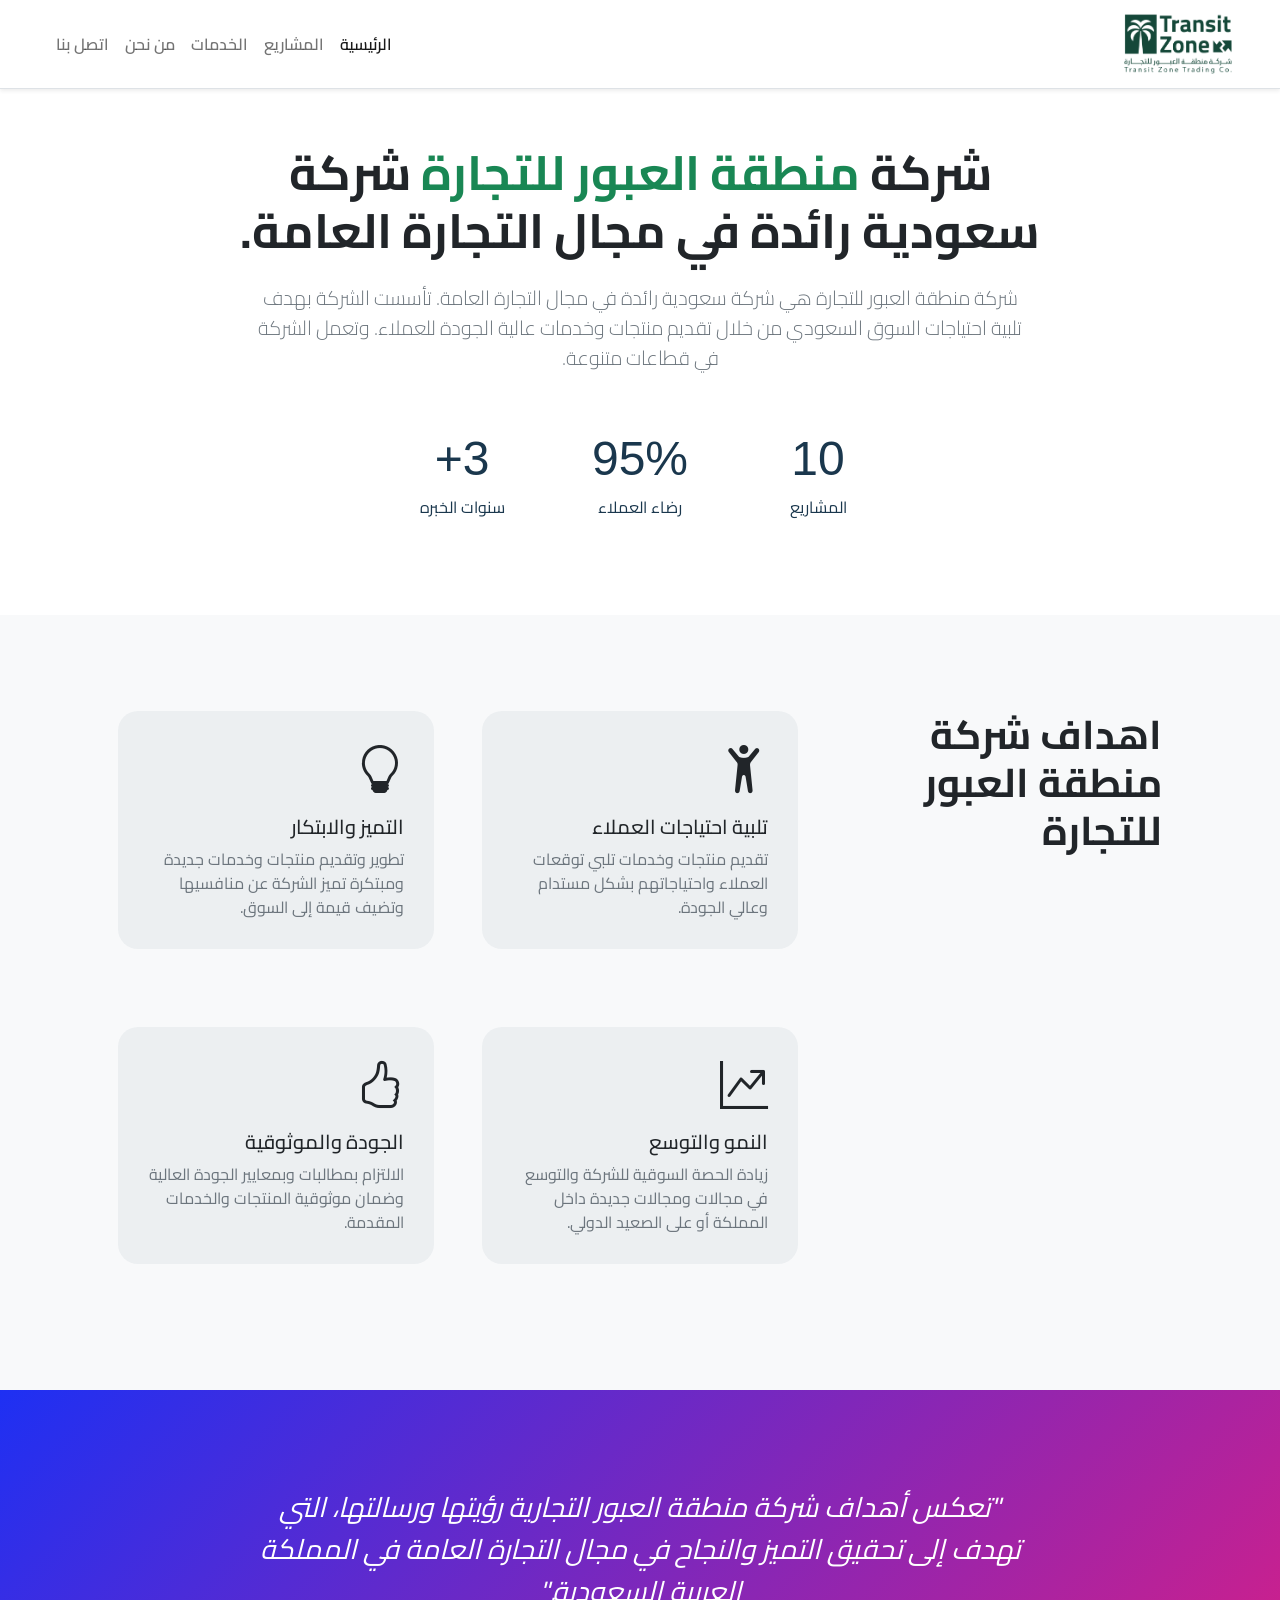
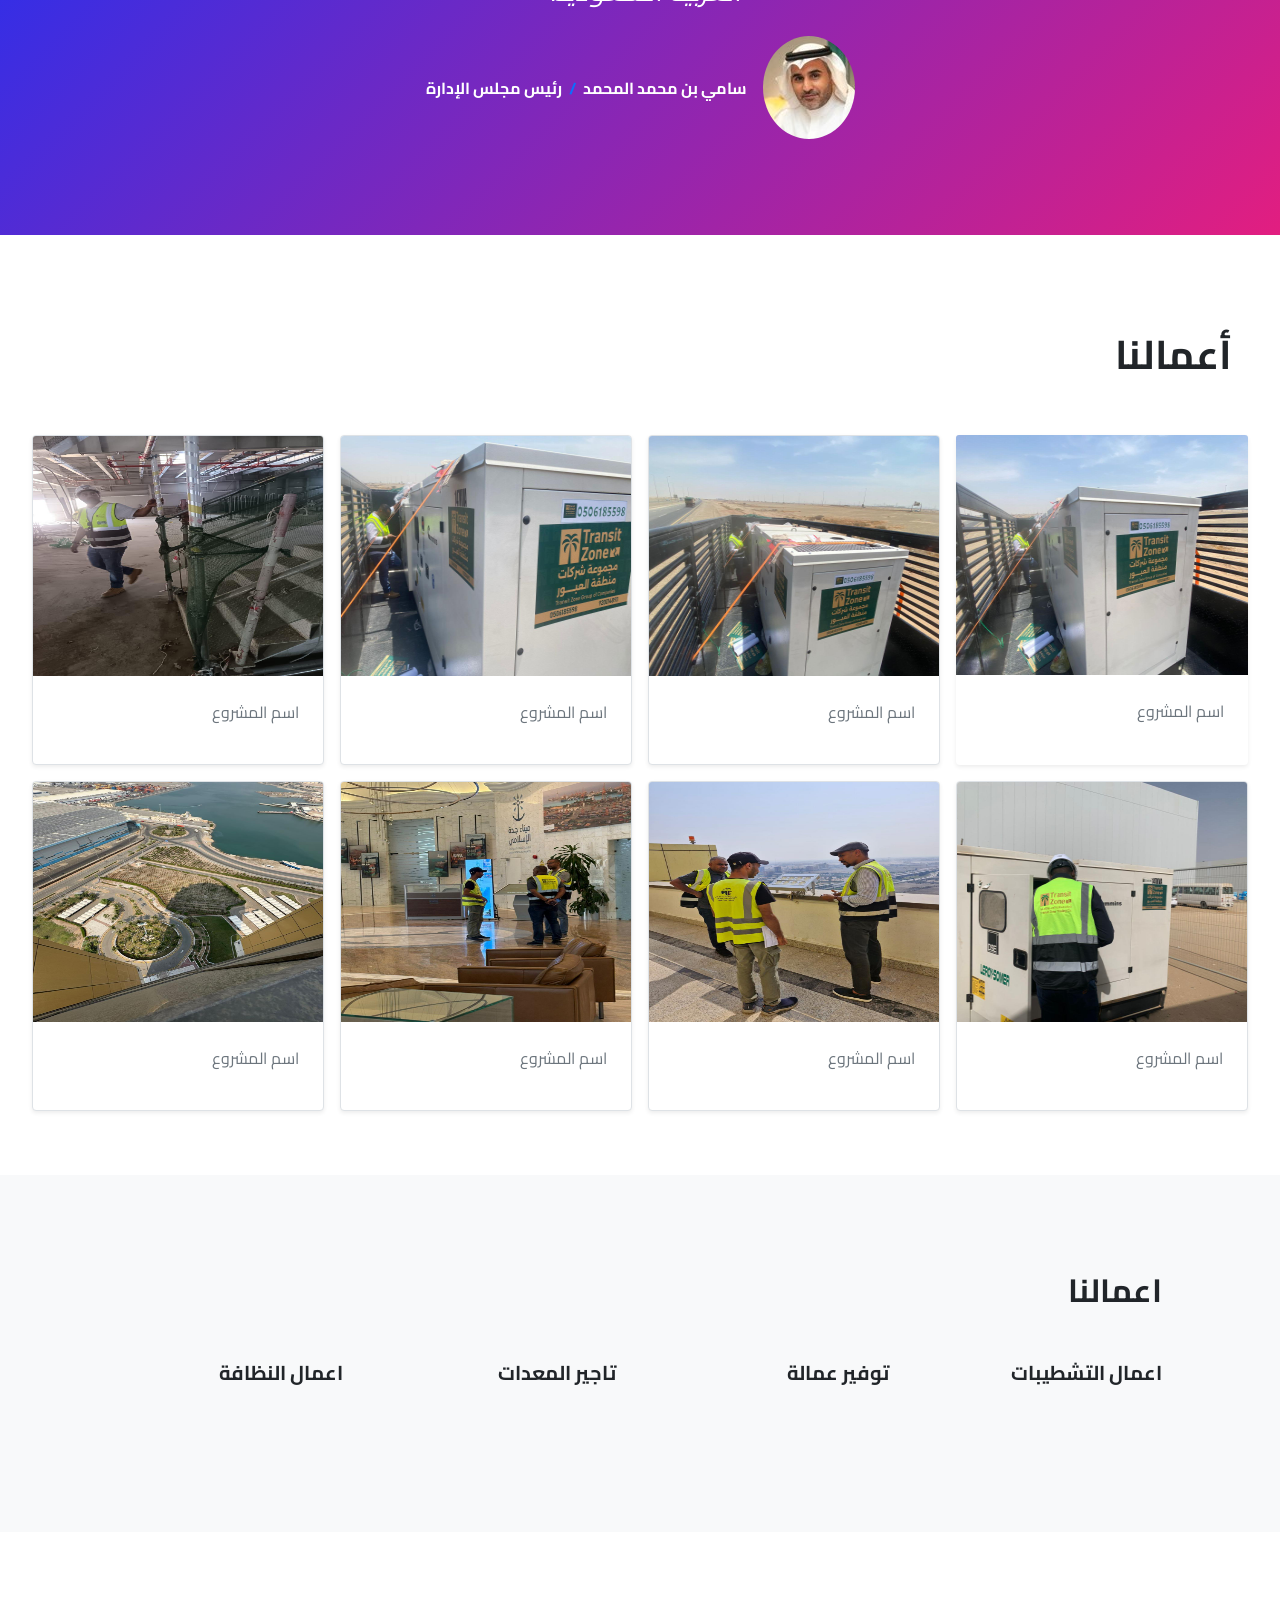
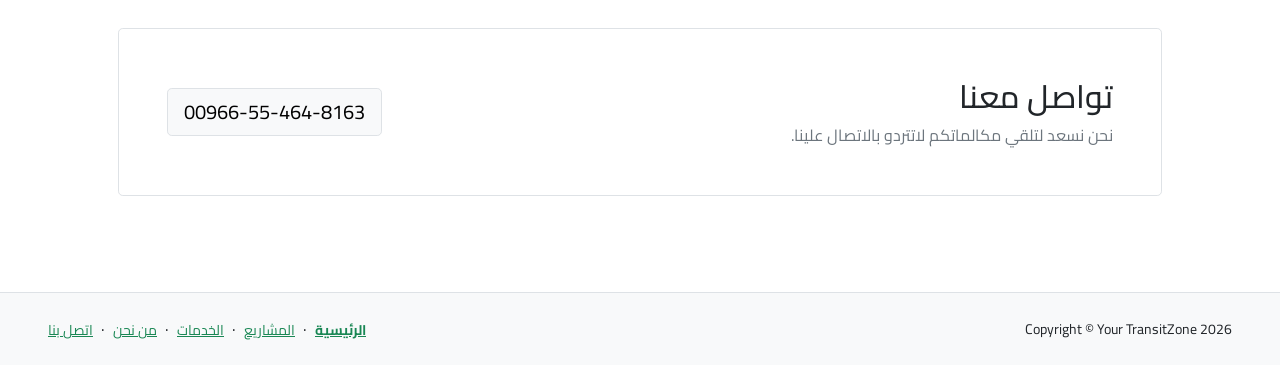
==== commit d1b38d71: "Add files via upload" ====
--- a/index.html
+++ b/index.html
@@ -270,11 +270,13 @@
                     <div class="col-auto">
                         <a class="link-success small fw-bold" href="index.html">الرئيسية</a>
                         <span class="text-dark mx-1">&middot;</span>
+                        <a class="link-success small" href="portfolio-overview.html">المشاريع</a>
+                        <span class="text-dark mx-1">&middot;</span>
+                        <a class="link-success small" href="service.html">الخدمات</a>
+                        <span class="text-dark mx-1">&middot;</span>
                         <a class="link-success small" href="about.html">من نحن</a>
                         <span class="text-dark mx-1">&middot;</span>
                         <a class="link-success small" href="contact.html">اتصل بنا</a>
-                        <span class="text-dark mx-1">&middot;</span>
-                        <a class="link-success small" href="portfolio-overview.html">المشاريع</a>
                     </div>
                 </div>
             </div>
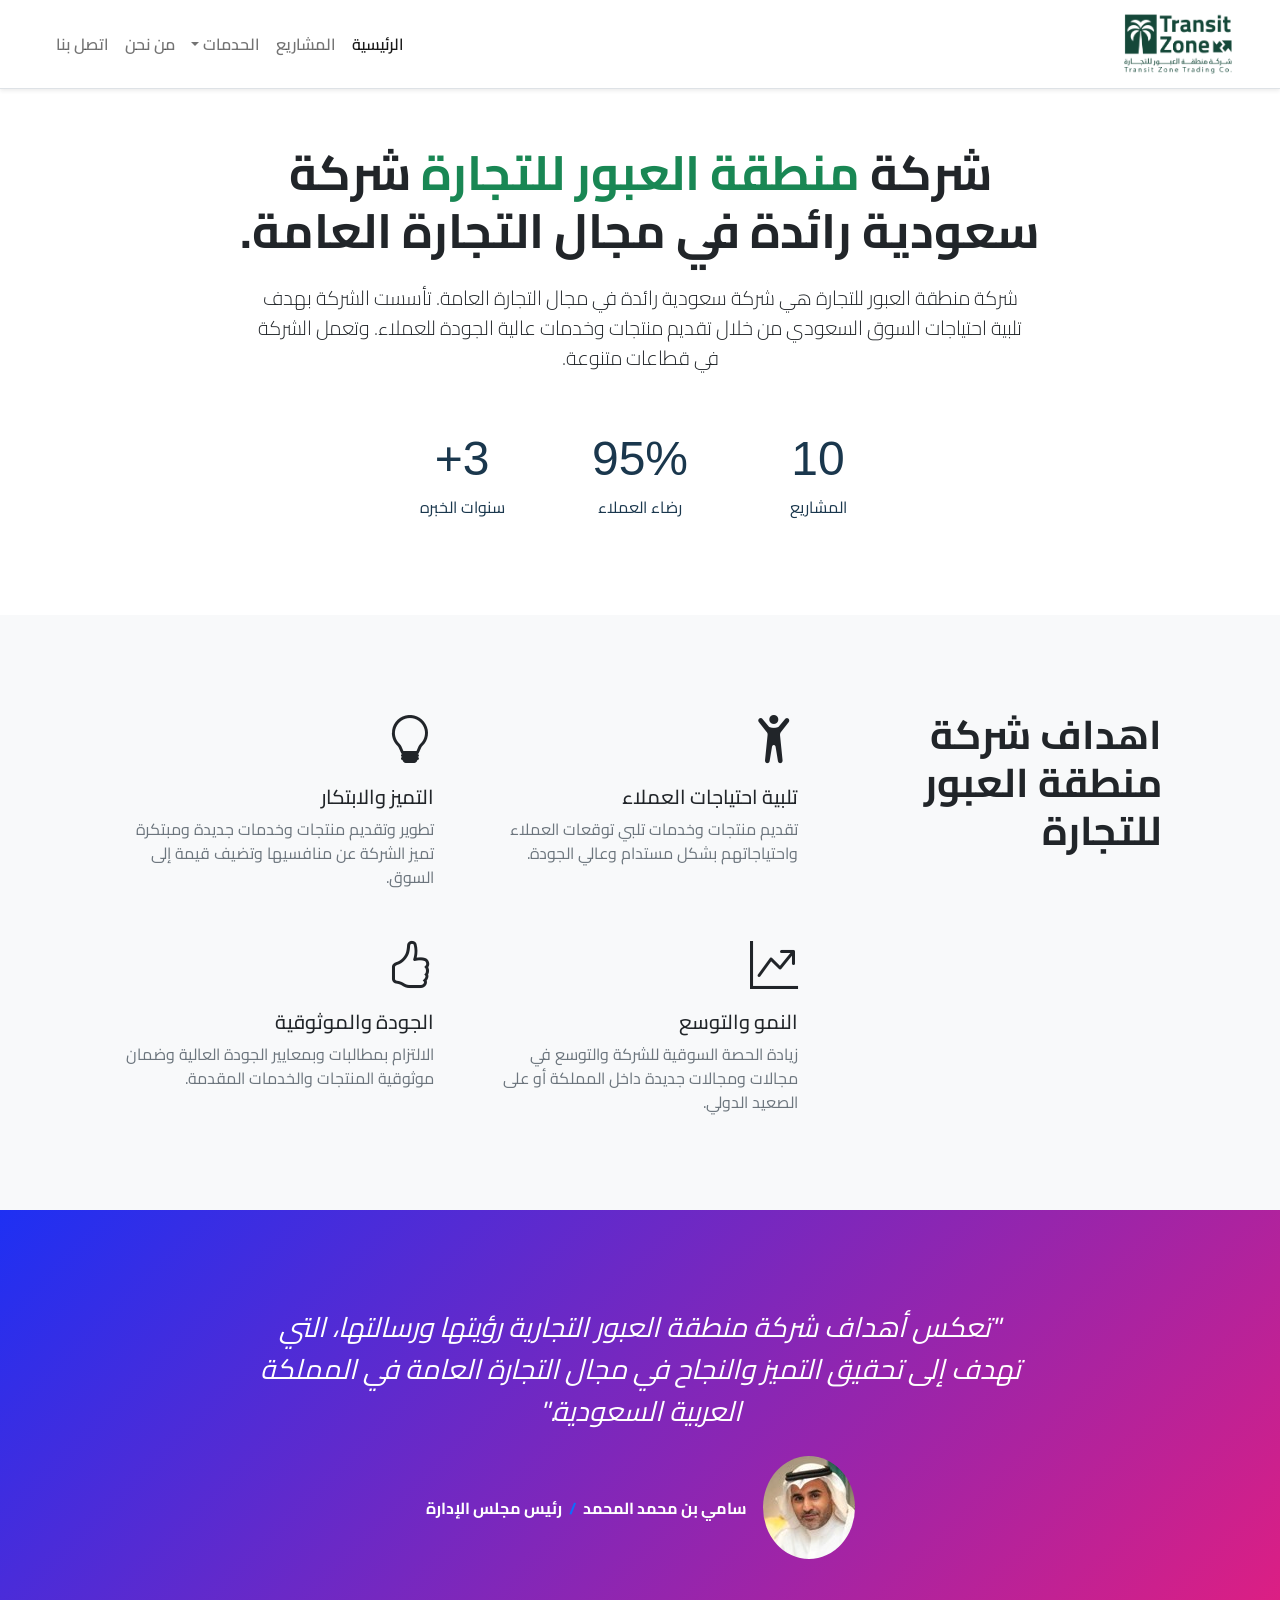
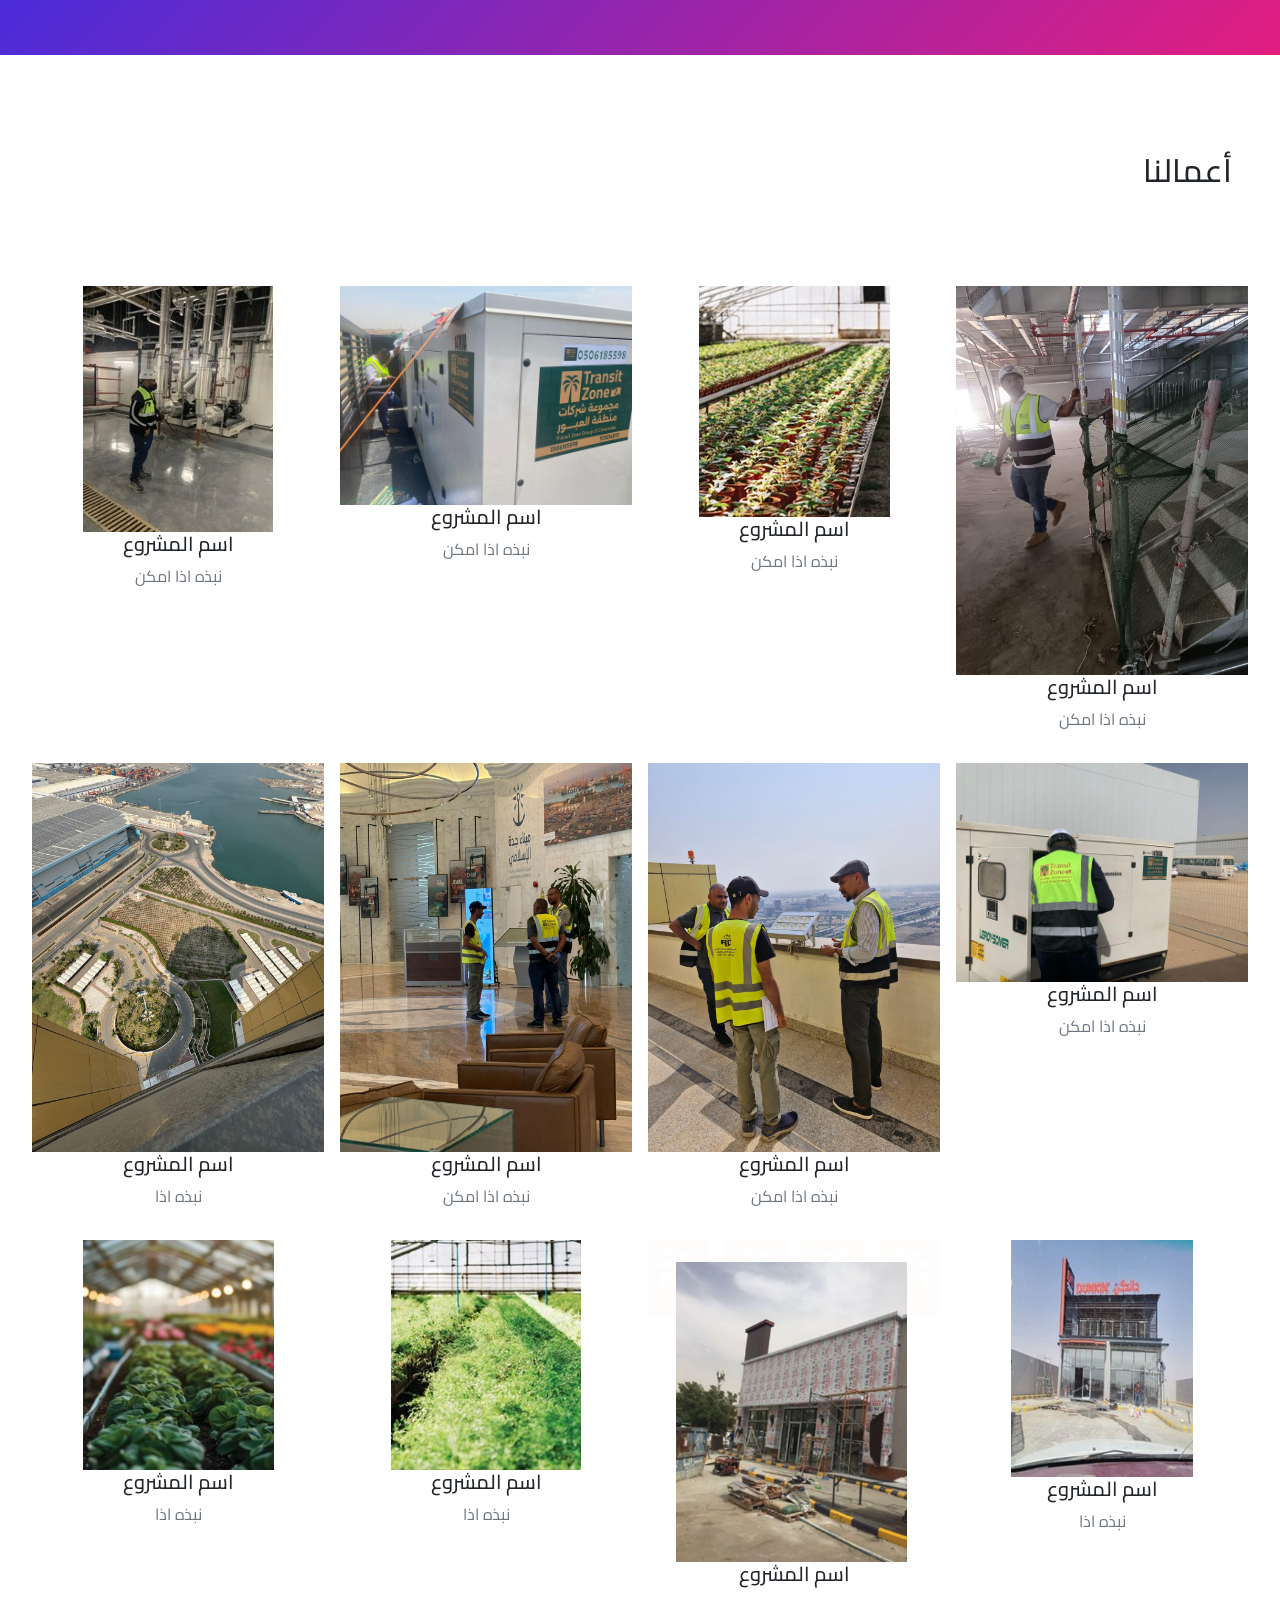
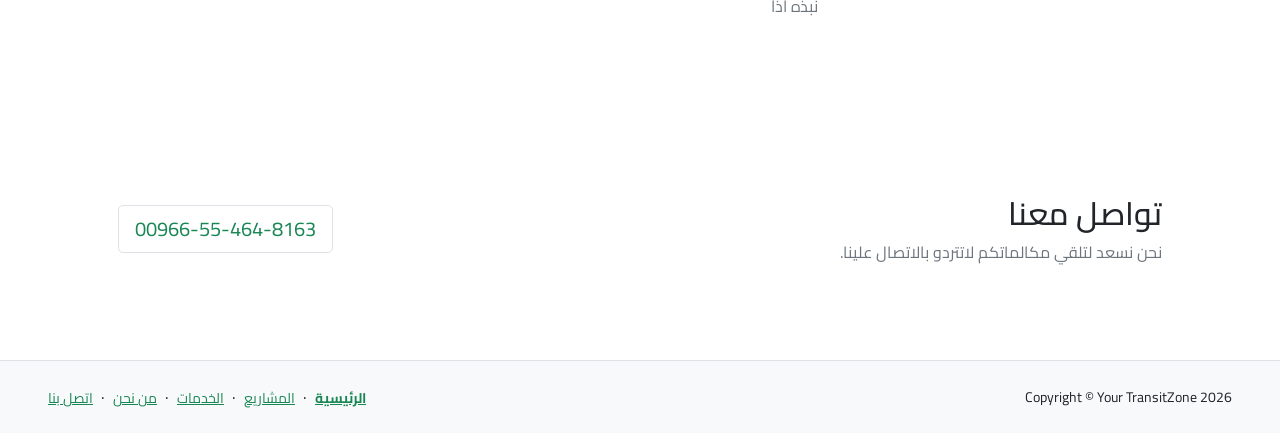
==== commit c112fef8: "Add files via upload" ====
--- a/index.html
+++ b/index.html
@@ -26,21 +26,25 @@
                         <ul class="navbar-nav ms-auto">
                             <li class="nav-item"><a class="nav-link link-success fw-semibold active" href="index.html">الرئيسية</a></li>
                             <li class="nav-item"><a class="nav-link link-success fw-semibold" href="portfolio-overview.html">المشاريع</a></li>
-                            <li class="nav-item"><a class="nav-link link-success fw-semibold" href="service.html">الخدمات</a></li>
+                            <li class="nav-item  link-success fw-semibold dropdown">
+                                <a class="nav-link dropdown-toggle" id="navbarDropdownBlog" href="#" role="button" data-bs-toggle="dropdown" aria-expanded="false">الحدمات</a>
+                                <ul class="dropdown-menu dropdown-menu-end" aria-labelledby="navbarDropdownBlog">
+                                    <li><a class="dropdown-item" href="service.html">محفظة الخدمات المتكاملة</a></li>
+                                </ul>
+                            </li>
                             <li class="nav-item"><a class="nav-link link-success fw-semibold" href="about.html">من نحن</a></li>
                             <li class="nav-item"><a class="nav-link link-success fw-semibold" href="contact.html">اتصل بنا</a></li>
                         </ul>
                     </div>
                 </div>
             </nav>
-
             <header class="bg-white py-5">
             <div class="container px-5 pt-5">
                 <div class="row gx-5 justify-content-center">
                     <div class="col-lg-10">
                         <div class="text-center my-5">
                             <h1 class="display-5 fw-bolder mb-4">شركة <span class="text-success">منطقة العبور للتجارة </span>شركة سعودية رائدة في مجال التجارة العامة.</h1>
-                            <p class="lead mb-4 text-muted mx-5">شركة منطقة العبور للتجارة هي شركة سعودية رائدة في مجال التجارة العامة. تأسست الشركة بهدف تلبية احتياجات السوق السعودي من خلال تقديم منتجات وخدمات عالية الجودة للعملاء. وتعمل الشركة في قطاعات متنوعة.</p>
+                            <p class="lead mb-4 text- mx-5">شركة منطقة العبور للتجارة هي شركة سعودية رائدة في مجال التجارة العامة. تأسست الشركة بهدف تلبية احتياجات السوق السعودي من خلال تقديم منتجات وخدمات عالية الجودة للعملاء. وتعمل الشركة في قطاعات متنوعة.</p>
                         </div>
                     </div>
                 </div>
@@ -75,36 +79,39 @@
                 <div class="container px-5 py-5">
                     <div class="row gx-5">
                         <div class="col-lg-4 mb-5 mb-lg-0">
-                          <h2 class="fw-bolder mb-5 fs-1 section-title text-left">اهداف شركة منطقة العبور للتجارة</h2>
+                          <h2 class="fw-bolder mb-5 fs-1 text-left">اهداف شركة منطقة العبور للتجارة</h2>
                         </div>
                         <div class="col-lg-8">
                             <div class="row gx-5 row-cols-1 row-cols-md-2">
                                 <div class="col mb-5 h-100">
-                                  <div class="feature-1">
+                                  <div class="custom-block bg-light">
                                       <div class="text-dark display-5 mb-3"><i class="bi bi-person-arms-up"></i></div>
                                       <h3 class="h5">تلبية احتياجات العملاء</h3>
                                       <p class="mb-0 text-muted">تقديم منتجات وخدمات تلبي توقعات العملاء واحتياجاتهم بشكل مستدام وعالي الجودة.</p>
                                   </div>
                                   </div>
                                 <div class="col mb-5 h-100">
-                                    <div class="feature-1">
+                                    <div class="custom-block custom-block-full">
                                       <div class="text-dark display-5 mb-3"><i class="bi bi-lightbulb"></i></div>
                                       <h3 class="h5">التميز والابتكار</h3>
                                       <p class="mb-0 text-muted">تطوير وتقديم منتجات وخدمات جديدة ومبتكرة تميز الشركة عن منافسيها وتضيف قيمة إلى السوق.</p>
                                   </div>
                                 </div>
                                 <div class="col mb-5 mb-md-0 h-100">
-                                    <div class="feature-1">
+                                    <div class="custom-block  custom-block-full">
                                       <div class="text-dark display-5 mb-3"><i class="bi bi-graph-up-arrow"></i></div>
                                       <h3 class="h5">النمو والتوسع</h3>
                                       <p class="mb-0 text-muted">زيادة الحصة السوقية للشركة والتوسع في مجالات ومجالات جديدة داخل المملكة أو على الصعيد الدولي.</p>
                                   </div>
                                 </div>
-                                <div class="col h-100">
-                                    <div class="feature-1">
+
+                                <div class="col mb-5 mb-md-0 h-100">
+                                  <div class="custom-block">
+                                    <div class="">
                                       <div class="text-dark display-5 mb-3"><i class="bi bi-hand-thumbs-up"></i></div>
                                       <h3 class="h5">الجودة والموثوقية</h3>
                                       <p class="mb-0 text-muted">الالتزام بمطالبات وبمعايير الجودة العالية وضمان موثوقية المنتجات والخدمات المقدمة.</p>
+                                    </div>
                                   </div>
                                 </div>
                             </div>
@@ -133,93 +140,157 @@
                 </div>
             </div>
 
-            <section class="py-5">
+            <section class="topics-section section-padding py-5">
                 <div class="container-fluid px-4 px-lg-5 mt-5">
                     <div class="row gx-5 mb-5">
-                        <div class="col-lg-2 col-xl-2 col-md-12">
-                            <div class="">
-                                <h2 class="fw-bolder fs-1">أعمالنا</h2>
-                            </div>
-                        </div>
+                      <div class="col-lg-12 col-12">
+                          <div class="section-title-wrap mb-5">
+                              <h2 class="section-title">أعمالنا</h2>
+                          </div>
+                      </div>
                     </div>
                     <div class="row gx-4 gx-lg-5 row-cols-2 row-cols-md-3 row-cols-xl-4 justify-content-center">
                         <div class="col mb-3 px-2">
-                            <div class="card h-100 border-0 shadow-sm border">
-                                <img class="card-img-top" height="240px;" src="img/11.jpeg" alt="...">
-                                <div class="card-body p-4">
-                                    <div class="">
-                                        <p class="text-muted">اسم المشروع</p>
-                                    </div>
-                                </div>
-                            </div>
-                        </div>
-                        <div class="col mb-3 px-2">
-                            <div class="card h-100 shadow-sm border">
-                                <img class="card-img-top" height="240px;" src="img/12.jpeg" alt="...">
-                                <div class="card-body p-4">
-                                    <div class="">
-                                        <p class="text-muted">اسم المشروع</p>
-                                    </div>
-                                </div>
-                            </div>
-                        </div>
-                        <div class="col mb-3 px-2">
-                            <div class="card h-100 shadow-sm border">
-                                <img class="card-img-top" height="240px;" src="img/13.jpeg" alt="...">
-                                <div class="card-body p-4">
-                                    <div class="">
-                                        <p class="text-muted">اسم المشروع</p>
-                                    </div>
-                                </div>
-                            </div>
-                        </div>
-                        <div class="col mb-3 px-2">
-                            <div class="card h-100 shadow-sm border">
-                                <img class="card-img-top" height="240px;" src="img/14.jpeg" alt="...">
-                                <div class="card-body p-4">
-                                    <div class="">
-                                        <p class="text-muted">اسم المشروع</p>
-                                    </div>
-                                </div>
-                            </div>
-                        </div>
-                        <div class="col mb-3 px-2">
-                            <div class="card h-100 shadow-sm border">
-                                <img class="card-img-top" height="240px;" src="img/15.jpeg" alt="...">
-                                <div class="card-body p-4">
-                                    <div class="">
-                                        <p class="text-muted">اسم المشروع</p>
-                                    </div>
-                                </div>
-                            </div>
-                        </div>
-                        <div class="col mb-3 px-2">
-                            <div class="card h-100 shadow-sm border">
-                                <img class="card-img-top" height="240px;" src="img/16.jpeg" alt="...">
-                                <div class="card-body p-4">
-                                    <div class="">
-                                        <p class="text-muted">اسم المشروع</p>
-                                    </div>
-                                </div>
-                            </div>
-                        </div>
-                        <div class="col mb-3 px-2">
-                            <div class="card h-100 shadow-sm border">
-                                <img class="card-img-top" height="240px;" src="img/17.jpeg" alt="...">
-                                <div class="card-body p-4">
-                                    <div class="">
-                                        <p class="text-muted">اسم المشروع</p>
-                                    </div>
-                                </div>
-                            </div>
-                        </div>
-                        <div class="col mb-3 px-2">
-                            <div class="card h-100 shadow-sm border">
-                                <img class="card-img-top" height="240px;" src="img/18.jpeg" alt="...">
-                                <div class="card-body p-4">
-                                    <div class="">
-                                        <p class="text-muted">اسم المشروع</p>
-                                    </div>
+                            <div class="custom-block custom-block-overlay text-center">
+                                <a href="./portfolio-overview.html" class="custom-block-image-wrap">
+                                    <img src="img/14.jpeg" class="custom-block-image img-fluid" alt="">
+                                </a>
+
+                                <div class="custom-block-info custom-block-overlay-info">
+                                    <h3 class="fs-5 mb-2">اسم المشروع</h3>
+                                    <p class="text-muted">نبذه اذا امكن</p>
+                                </div>
+                            </div>
+                        </div>
+                        <div class="col mb-3 px-2">
+                            <div class="custom-block custom-block-overlay text-center">
+                                <a href="./portfolio-overview.html" class="custom-block-image-wrap">
+                                    <img src="img/p5.jpg" class="custom-block-image img-fluid" alt="">
+                                </a>
+
+                                <div class="custom-block-info custom-block-overlay-info">
+                                    <h3 class="fs-5 mb-2">اسم المشروع</h3>
+                                    <p class="text-muted">نبذه اذا امكن</p>
+                                </div>
+                            </div>
+                        </div>
+                        <div class="col mb-3 px-2">
+                            <div class="custom-block custom-block-overlay text-center">
+                                <a href="./portfolio-overview.html" class="custom-block-image-wrap">
+                                    <img src="img/13.jpeg" class="custom-block-image img-fluid" alt="">
+                                </a>
+
+                                <div class="custom-block-info custom-block-overlay-info">
+                                    <h3 class="fs-5 mb-2">اسم المشروع</h3>
+                                    <p class="text-muted">نبذه اذا امكن</p>
+                                </div>
+                            </div>
+                        </div>
+                        <div class="col mb-3 px-2">
+                            <div class="custom-block custom-block-overlay text-center">
+                                <a href="./portfolio-overview.html" class="custom-block-image-wrap">
+                                    <img src="img/p1.jpg" class="custom-block-image img-fluid" alt="">
+                                </a>
+
+                                <div class="custom-block-info custom-block-overlay-info">
+                                    <h3 class="fs-5 mb-2">اسم المشروع</h3>
+                                    <p class="text-muted">نبذه اذا امكن</p>
+                                </div>
+                            </div>
+                        </div>
+                        <div class="col mb-3 px-2">
+                            <div class="custom-block custom-block-overlay text-center">
+                                <a href="./portfolio-overview.html" class="custom-block-image-wrap">
+                                    <img src="img/15.jpeg" class="custom-block-image img-fluid" alt="">
+                                </a>
+
+                                <div class="custom-block-info custom-block-overlay-info">
+                                    <h3 class="fs-5 mb-2">اسم المشروع</h3>
+                                    <p class="text-muted">نبذه اذا امكن</p>
+                                </div>
+                            </div>
+                        </div>
+                        <div class="col mb-3 px-2">
+                            <div class="custom-block custom-block-overlay text-center">
+                                <a href="./portfolio-overview.html" class="custom-block-image-wrap">
+                                    <img src="img/16.jpeg" class="custom-block-image img-fluid" alt="">
+                                </a>
+
+                                <div class="custom-block-info custom-block-overlay-info">
+                                    <h3 class="fs-5 mb-2">اسم المشروع</h3>
+                                    <p class="text-muted">نبذه اذا امكن</p>
+                                </div>
+                            </div>
+                        </div>
+                        <div class="col mb-3 px-2">
+                            <div class="custom-block custom-block-overlay text-center">
+                                <a href="./portfolio-overview.html" class="custom-block-image-wrap">
+                                    <img src="img/17.jpeg" class="custom-block-image img-fluid" alt="">
+                                </a>
+
+                                <div class="custom-block-info custom-block-overlay-info">
+                                    <h3 class="fs-5 mb-2">اسم المشروع</h3>
+                                    <p class="text-muted">نبذه اذا امكن</p>
+                                </div>
+                            </div>
+                        </div>
+                        <div class="col mb-3 px-2">
+                            <div class="custom-block custom-block-overlay text-center">
+                                <a href="./portfolio-overview.html" class="custom-block-image-wrap">
+                                    <img src="img/18.jpeg" class="custom-block-image img-fluid" alt="">
+                                </a>
+
+                                <div class="custom-block-info custom-block-overlay-info">
+                                    <h3 class="fs-5 mb-2">اسم المشروع</h3>
+                                    <p class="text-muted">نبذه اذا </p>
+                                </div>
+                            </div>
+                        </div>
+                        <div class="col mb-3 px-2">
+                            <div class="custom-block custom-block-overlay text-center">
+                                <a href="./portfolio-overview.html" class="custom-block-image-wrap">
+                                    <img src="img/p2.jpg" class="custom-block-image img-fluid" alt="">
+                                </a>
+
+                                <div class="custom-block-info custom-block-overlay-info">
+                                    <h3 class="fs-5 mb-2">اسم المشروع</h3>
+                                    <p class="text-muted">نبذه اذا </p>
+                                </div>
+                            </div>
+                        </div>
+                        <div class="col mb-3 px-2">
+                            <div class="custom-block custom-block-overlay text-center">
+                                <a href="./portfolio-overview.html" class="custom-block-image-wrap">
+                                    <img src="img/p3.jpg" class="custom-block-image img-fluid" alt="">
+                                </a>
+
+                                <div class="custom-block-info custom-block-overlay-info">
+                                    <h3 class="fs-5 mb-2">اسم المشروع</h3>
+                                    <p class="text-muted">نبذه اذا </p>
+                                </div>
+                            </div>
+                        </div>
+                        <div class="col mb-3 px-2">
+                            <div class="custom-block custom-block-overlay text-center">
+                                <a href="./portfolio-overview.html" class="custom-block-image-wrap">
+                                    <img src="img/p4.jpg" class="custom-block-image img-fluid" alt="">
+                                </a>
+
+                                <div class="custom-block-info custom-block-overlay-info">
+                                    <h3 class="fs-5 mb-2">اسم المشروع</h3>
+                                    <p class="text-muted">نبذه اذا </p>
+                                </div>
+                            </div>
+                        </div>
+                        <div class="col mb-3 px-2">
+                            <div class="custom-block custom-block-overlay text-center">
+                                <a href="./portfolio-overview.html" class="custom-block-image-wrap">
+                                    <img src="img/p6.jpg" class="custom-block-image img-fluid" alt="">
+                                </a>
+
+                                <div class="custom-block-info custom-block-overlay-info">
+                                    <h3 class="fs-5 mb-2">اسم المشروع</h3>
+                                    <p class="text-muted">نبذه اذا </p>
                                 </div>
                             </div>
                         </div>
@@ -227,7 +298,7 @@
                 </div>
             </section>
 
-            <section class="py-5  bg-light">
+            <!-- <section class="py-5  bg-light">
               <div class="container px-5 my-5">
                   <h2 class="fw-bold mb-5">اعمالنا</h2>
                   <div class="row gx-5">
@@ -245,17 +316,17 @@
                     </div>
                 </div>
               </div>
-            </section>
+            </section> -->
             <section class="py-5">
-              <div class="container px-5 my-5">
-                <div class="rounded-3 p-4 p-sm-5 mt-5 border">
+              <div class="container px-5 mb-5">
+                <div class="mt-5 custom-block">
                   <div class="d-flex align-items-center justify-content-between flex-column flex-xl-row text-center text-xl-start">
                       <div class="mb-4 mb-xl-0">
                           <h2 class="fw-normale text-dark">تواصل معنا</h2>
                           <div class="text-muted">نحن نسعد لتلقي مكالماتكم لاتتردو بالاتصال علينا.</div>
                       </div>
                       <div class="ms-xl-4">
-                          <a class="border btn btn-lg btn-light" href="tel:+966554648163">00966-55-464-8163</a>
+                          <a class="border btn btn-lg btn-outline-success" href="tel:+966554648163">00966-55-464-8163</a>
                       </div>
                   </div>
                 </div>
@@ -284,6 +355,5 @@
         <!-- Bootstrap core JS-->
         <script src="https://cdn.jsdelivr.net/npm/bootstrap@5.2.3/dist/js/bootstrap.bundle.min.js"></script>
         <!-- Core theme JS-->
-        <script src="js/scripts.js"></script>
     </body>
 </html>
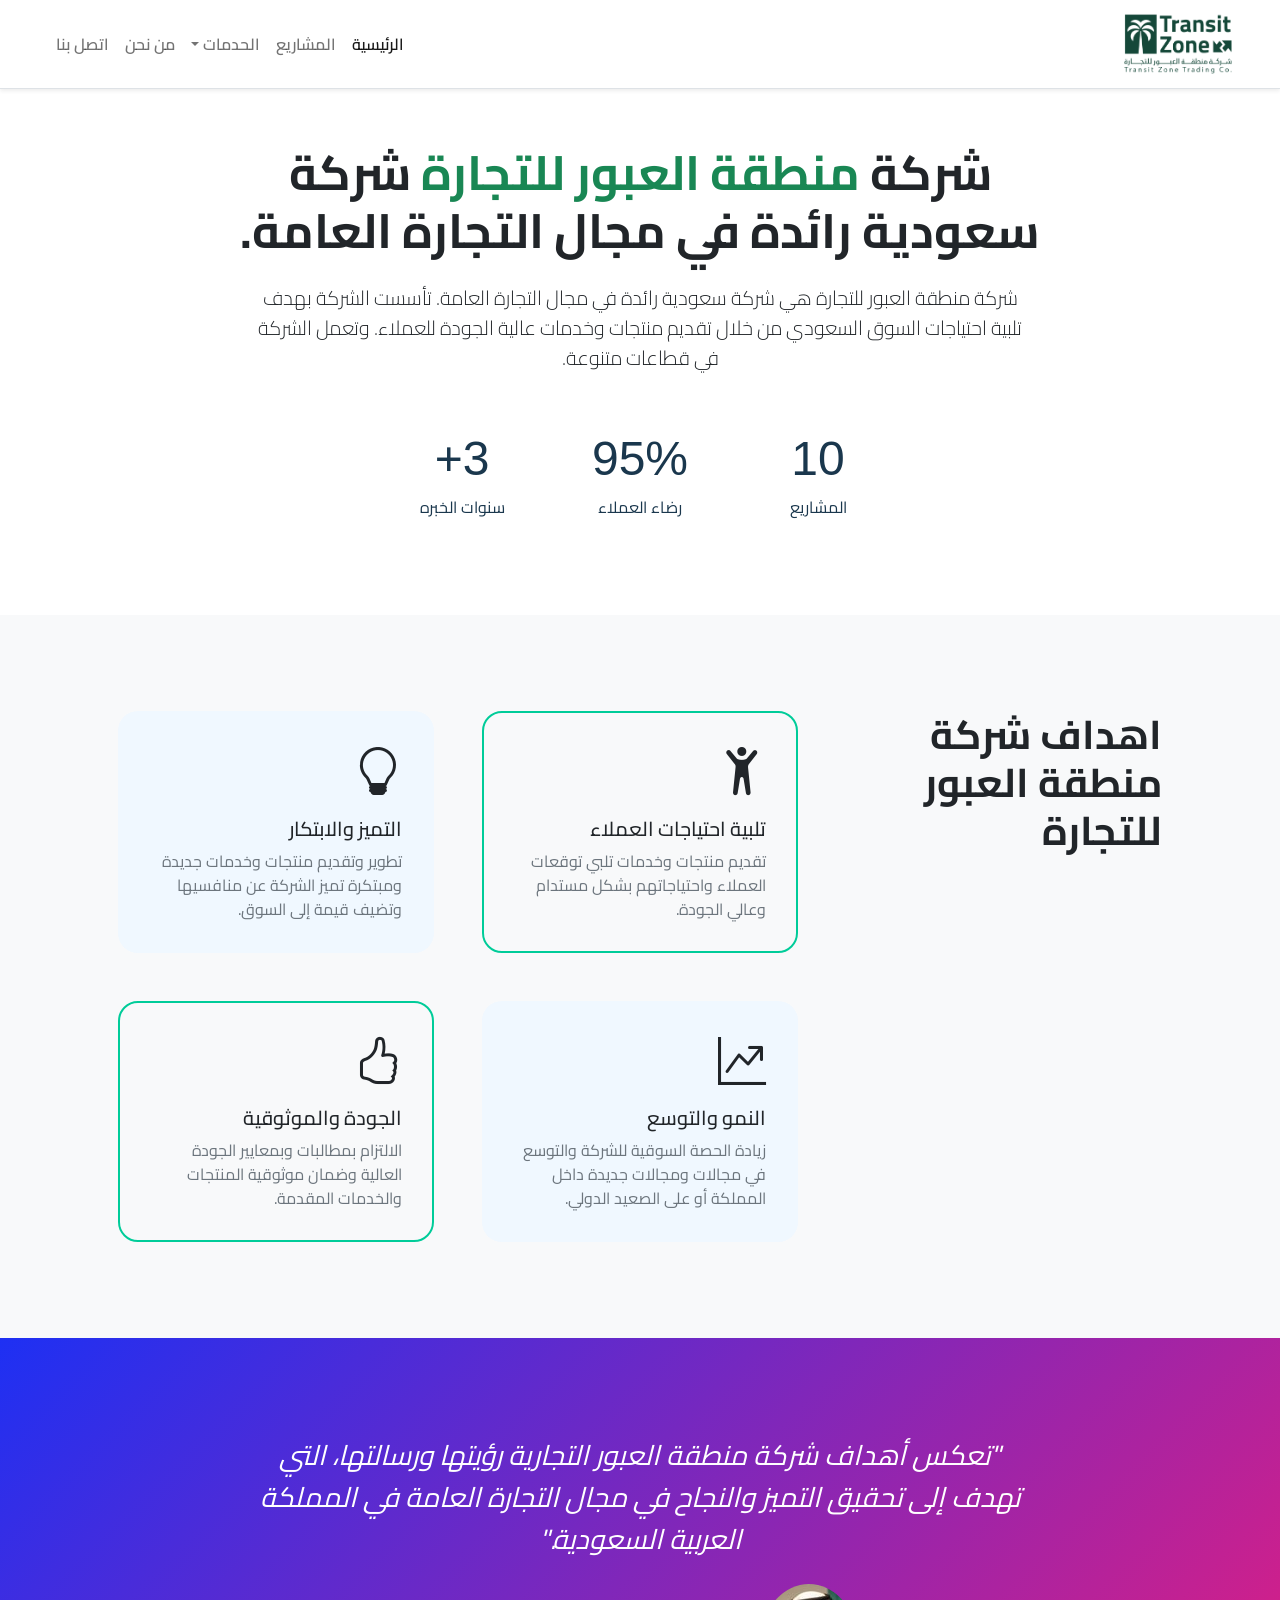
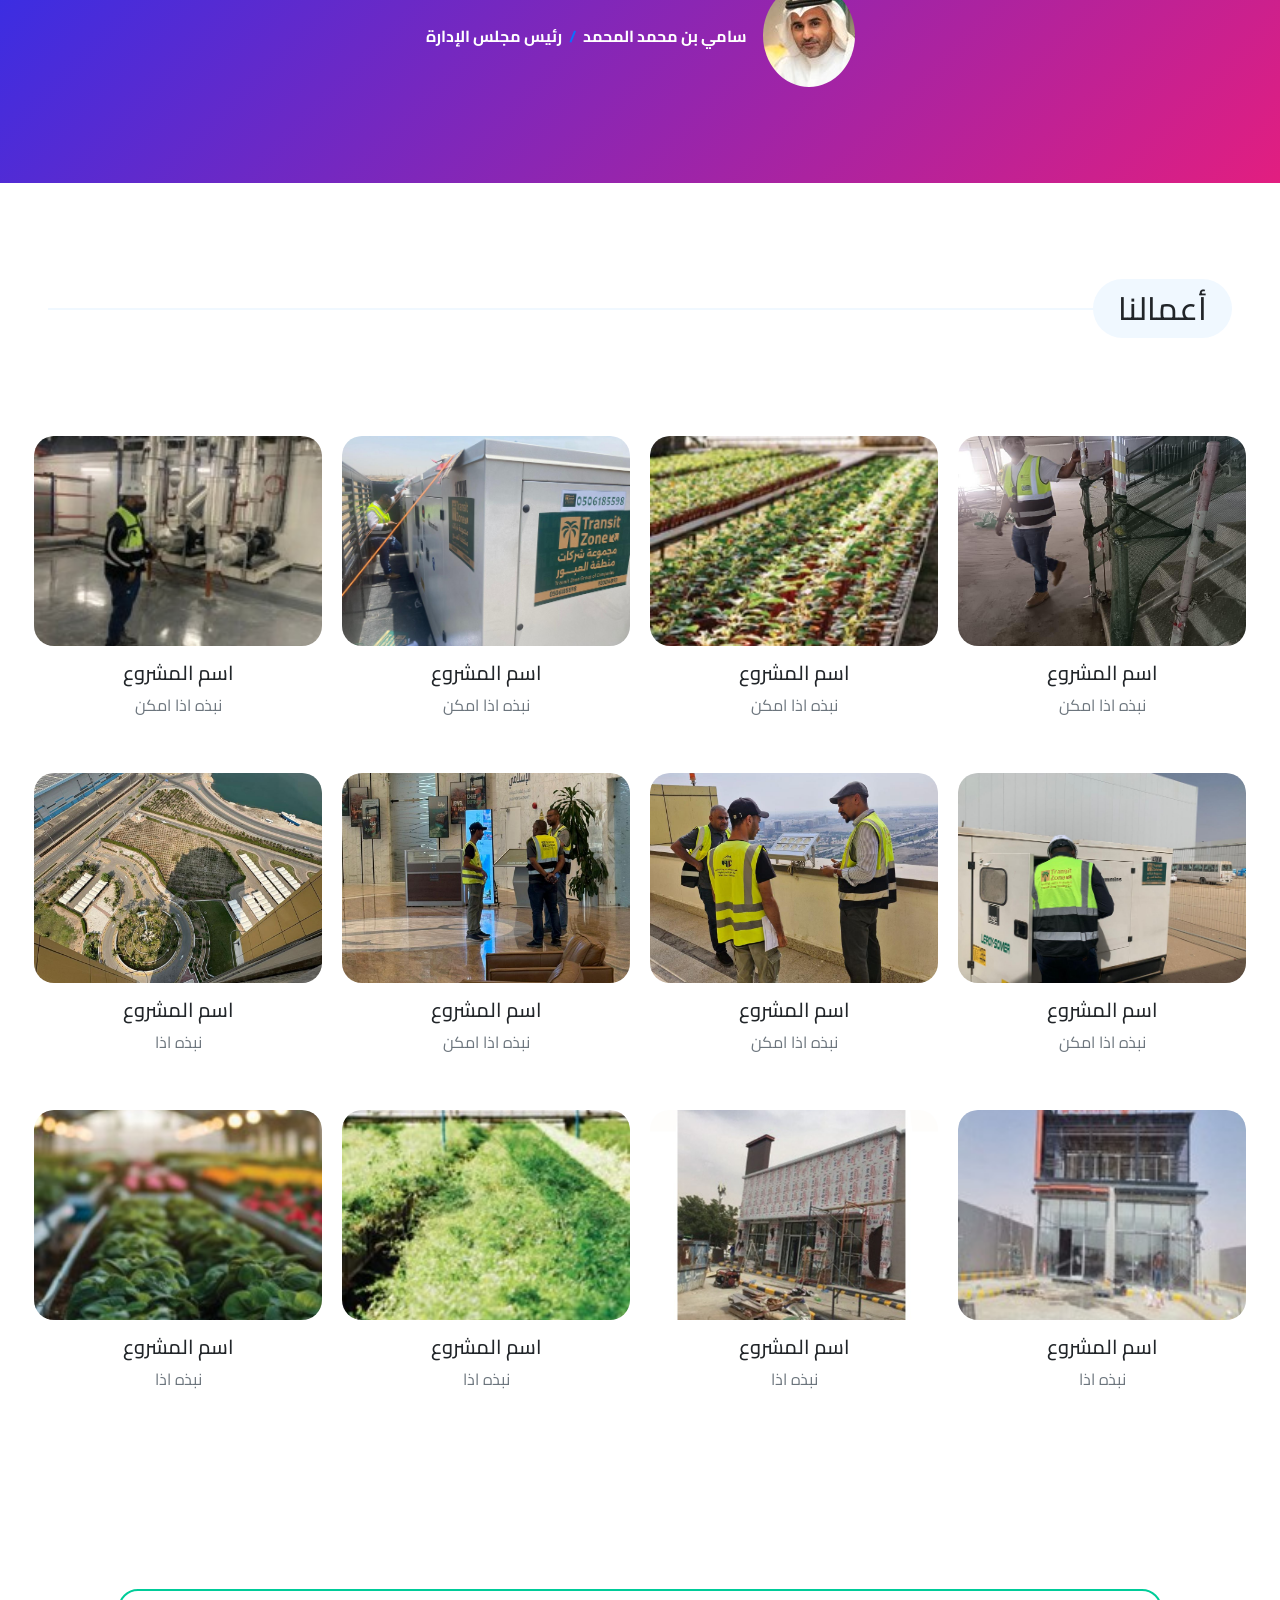
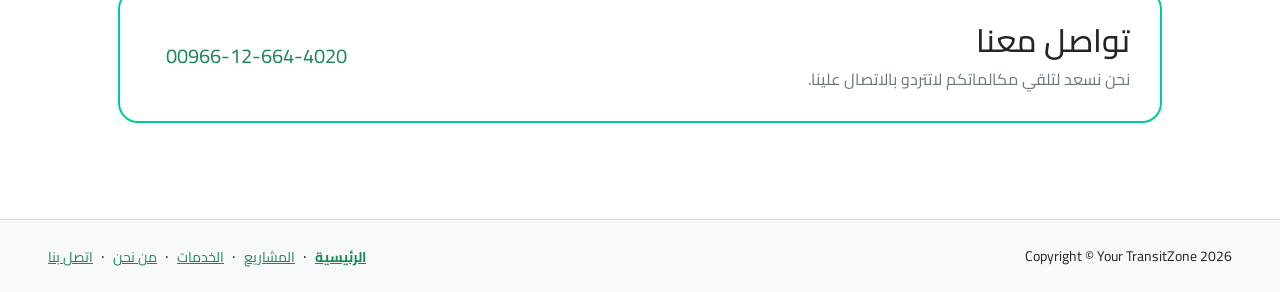
==== commit b71f5a8f: "Add files via upload" ====
--- a/index.html
+++ b/index.html
@@ -30,6 +30,7 @@
                                 <a class="nav-link dropdown-toggle" id="navbarDropdownBlog" href="#" role="button" data-bs-toggle="dropdown" aria-expanded="false">الحدمات</a>
                                 <ul class="dropdown-menu dropdown-menu-end" aria-labelledby="navbarDropdownBlog">
                                     <li><a class="dropdown-item" href="service.html">محفظة الخدمات المتكاملة</a></li>
+                                        <li><a class="dropdown-item" href="disel-power.html">محلول الطاقة بالديزل</a></li>
                                 </ul>
                             </li>
                             <li class="nav-item"><a class="nav-link link-success fw-semibold" href="about.html">من نحن</a></li>
@@ -326,7 +327,7 @@
                           <div class="text-muted">نحن نسعد لتلقي مكالماتكم لاتتردو بالاتصال علينا.</div>
                       </div>
                       <div class="ms-xl-4">
-                          <a class="border btn btn-lg btn-outline-success" href="tel:+966554648163">00966-55-464-8163</a>
+                          <a class="border btn btn-lg btn-outline-success border-0" href="tel:+966126644020">00966-12-664-4020</a>
                       </div>
                   </div>
                 </div>
--- a/css/mystyle.css
+++ b/css/mystyle.css
@@ -59,7 +59,7 @@
               -webkit-box-flex: 0;
               -ms-flex: 0 0 80px;
               flex: 0 0 80px;
-              margin-left: 30px;
+              margin-right: 30px;
               border-radius: 50%;
               border: 2px solid #f8f9fa;
               text-align: center;
@@ -74,3 +74,677 @@
 
             .quick-contact-item .text {
               font-size: 20px; }
+
+
+              /*
+
+              TemplateMo 584 Pod Talk
+
+              https://templatemo.com/tm-584-pod-talk
+
+              */
+
+
+
+              /*---------------------------------------
+                CUSTOM PROPERTIES ( VARIABLES )
+              -----------------------------------------*/
+              :root {
+                --white-color:                  #ffffff;
+                --primary-color:                #00CC99;
+                --secondary-color:              #0066CC;
+                --section-bg-color:             #f0f8ff;
+                --custom-btn-bg-color:          #0066CC;
+                --custom-btn-bg-hover-color:    #00CC99;
+                --dark-color:                   #000000;
+                --p-color:                      #717275;
+                --border-color:                 #7fffd4;
+                --link-hover-color:             #0066CC;
+
+
+                --border-radius-large:          100px;
+                --border-radius-medium:         20px;
+                --border-radius-small:          10px;
+
+                --font-weight-light:            300;
+                --font-weight-normal:           400;
+                --font-weight-medium:           500;
+                --font-weight-semibold:         600;
+                --font-weight-bold:             700;
+              }
+
+
+
+
+              /*---------------------------------------
+                SECTION
+              -----------------------------------------*/
+              .section-title-wrap {
+                position: relative;
+              }
+
+              .section-title-wrap::after {
+                content: "";
+                background: var(--section-bg-color);
+                width: 100%;
+                height: 2px;
+                position: absolute;
+                top: 50%;
+                left: 50%;
+                transform: translate(-50%, -50%);
+                pointer-events: none;
+              }
+
+              .section-title {
+                background: var(--section-bg-color);
+                border-radius: var(--border-radius-large);
+                display: inline-block;
+                position: relative;
+                z-index: 2;
+                margin-bottom: 0;
+                padding: 10px 25px;
+              }
+
+              .section-padding {
+                padding-top: 100px;
+                padding-bottom: 100px;
+              }
+
+              .section-bg {
+                background-color: var(--section-bg-color);
+              }
+
+              .section-overlay {
+                background-color: var(--primary-color);
+                position: absolute;
+                top: 0;
+                left: 0;
+                pointer-events: none;
+                width: 100%;
+                height: 100%;
+                opacity: 0.85;
+              }
+
+              .section-overlay + .container {
+                position: relative;
+              }
+
+
+
+
+
+              /*---------------------------------------
+                SITE HEADER
+              -----------------------------------------*/
+              .site-header {
+                background-image: url('../images/templatemo-wave-header.jpg'), linear-gradient(#348CD2, #FFFFFF);;
+                background-repeat: no-repeat;
+                background-size: cover;
+                background-position: center;
+                min-height: 480px;
+                position: relative;
+              }
+
+              .site-header h2 {
+                color: var(--white-color);
+              }
+
+
+
+              /*---------------------------------------
+                CUSTOM BLOCK
+              -----------------------------------------*/
+              .custom-block {
+                border: 2px solid var(--primary-color);
+                border-radius: var(--border-radius-medium);
+                position: relative;
+                overflow: hidden;
+                padding: 30px;
+                transition: all 0.3s ease;
+              }
+
+              .custom-block:hover {
+                background: var(--white-color);
+                box-shadow: 0 1rem 3rem rgba(0,0,0,.175);
+                border-color: transparent;
+                transform: translateY(-3px);
+              }
+
+              .custom-block-info {
+                display: block;
+                padding: 10px 20px;
+                padding-bottom: 0;
+              }
+
+              .custom-block-image-wrap {
+                position: relative;
+                display: block;
+                height: 100%;
+              }
+
+              .custom-block-image-wrap > a {
+                display: block;
+              }
+
+              .custom-block-image {
+                border-radius: var(--border-radius-medium);
+                display: block;
+                width: 112px;
+                height: 112px;
+                object-fit: cover;
+              }
+
+              .custom-block-image-detail-page .custom-block-image {
+                width: 100%;
+                height: 212px;
+              }
+
+              .custom-block .custom-block-icon {
+                position: absolute;
+                top: 50%;
+                left: 50%;
+                transform: translate(-50%, -50%);
+              }
+
+              .custom-block-icon-wrap {
+                border-radius: var(--border-radius-medium);
+                position: relative;
+                overflow: hidden;
+              }
+
+              .custom-block-icon-wrap .section-overlay {
+                opacity: 0.25;
+              }
+
+              .custom-block-btn-group {
+                position: absolute;
+                bottom: 0;
+                right: 0;
+                left: 0;
+                margin: 20px;
+              }
+
+              .custom-block-btn-group .custom-block-icon {
+                position: relative;
+                top: 0;
+                left: 0;
+                transform: none;
+              }
+
+              .custom-block-icon {
+                background: var(--primary-color);
+                border-radius: var(--border-radius-medium);
+                font-size: var(--p-font-size);
+                color: var(--white-color);
+                text-align: center;
+                width: 32.5px;
+                height: 32.5px;
+                line-height: 32.5px;
+                transition: all 0.3s;
+              }
+
+              .custom-block-icon:hover {
+                background: var(--secondary-color);
+                color: var(--white-color);
+              }
+
+              .custom-block .custom-btn {
+                font-size: var(--menu-font-size);
+                padding: 7px 15px;
+              }
+
+              .custom-block .custom-block-info + div .badge {
+                background-color: var(--dark-color);
+                color: var(--white-color);
+                border-radius: 50px !important;
+                font-size: var(--menu-font-size);
+                display: flex;
+                justify-content: center;
+                text-align: center;
+                width: 40px;
+                height: 40px;
+                line-height: 30px;
+                margin-top: 5px;
+                margin-bottom: 5px;
+              }
+
+              .custom-block .custom-block-info + div .badge:hover {
+                background-color: var(--secondary-color);
+              }
+
+              .custom-block-full {
+                background-color: var(--section-bg-color);
+                border-color: transparent;
+              }
+
+              .custom-block-full:hover {
+                border-color: var(--primary-color);
+              }
+
+              .custom-block-full .custom-block-info {
+                padding: 20px;
+                padding-bottom: 0;
+              }
+
+              .custom-block-full .custom-block-image {
+                width: 100%;
+                height: 210px;
+              }
+
+              .custom-block-full .social-share {
+                position: absolute;
+                top: 0;
+                right: 0;
+                margin: 50px;
+              }
+
+              .custom-block-top small {
+                color: var(--p-color);
+                font-family: var(--title-font-family);
+              }
+
+              .custom-block-top .badge {
+                background-color: var(--secondary-color);
+                color: var(--white-color);
+                display: inline-block;
+                vertical-align: middle;
+                height: 26.64px;
+                line-height: 20px;
+              }
+
+              .custom-block-bottom a:hover span {
+                color: var(--primary-color);
+              }
+
+              .custom-block-bottom a span {
+                font-family: var(--title-font-family);
+                color: var(--p-color);
+                text-transform: uppercase;
+                margin-left: 3px;
+              }
+
+              .custom-block-overlay {
+                border-color: transparent;
+                padding: 0;
+              }
+
+              .custom-block-overlay .custom-block-image {
+                margin: auto;
+                width: 100%;
+                height: 210px;
+                transition: all 0.3s;
+              }
+
+              .custom-block-overlay:hover .custom-block-image {
+                padding: 15px;
+                padding-bottom: 0;
+              }
+
+              .custom-block-overlay-info {
+                padding: 15px 20px 20px 20px;
+              }
+
+
+              /*---------------------------------------
+                PROIFLE BLOCK
+              -----------------------------------------*/
+              .profile-block {
+                margin-top: 10px;
+              }
+
+              .profile-block-image {
+                border-radius: var(--border-radius-large);
+                width: 50px;
+                height: 50px;
+                object-fit: cover;
+                margin-right: 10px;
+              }
+
+              .profile-block p strong {
+                display: block;
+                font-family: var(--title-font-family);
+              }
+
+              .profile-detail-block {
+                border: 1px solid #dee2e6;
+                border-radius: var(--border-radius-large);
+                padding: 25px 35px;
+              }
+
+              .profile-detail-block p {
+                margin-bottom: 0;
+              }
+              /*
+
+              TemplateMo 569 Edu Meeting
+
+
+
+              /*
+              ---------------------------------------------
+              upcoming meetings
+              ---------------------------------------------
+              */
+
+              section.upcoming-meetings {
+                background-image: url(../images/meetings-bg.jpg);
+                background-position: center center;
+                background-attachment: fixed;
+                background-repeat: no-repeat;
+                background-size: cover;
+                padding-top: 230px;
+                padding-bottom: 110px;
+              }
+
+              section.upcoming-meetings .section-heading {
+                text-align: center;
+              }
+
+              section.upcoming-meetings .categories {
+                background-color: #fff;
+                border-radius: 20px;
+                padding: 40px;
+                margin-right: 45px;
+              }
+
+              section.upcoming-meetings .categories h4 {
+                font-size: 18px;
+                font-weight: 600;
+                color: #1f272b;
+                margin-bottom: 30px;
+                padding-bottom: 20px;
+                border-bottom: 1px solid #eee;
+              }
+
+              section.upcoming-meetings .categories ul li {
+                display: inline-block;
+                margin-bottom: 15px;
+              }
+
+              section.upcoming-meetings .categories ul li a {
+                font-size: 15px;
+                color: #1f272b;
+                font-weight: 500;
+                transition: all .3s;
+              }
+
+              section.upcoming-meetings .categories ul li a:hover {
+                color: #a12c2f;
+              }
+
+              section.upcoming-meetings .categories .main-button-red {
+                border-top: 1px solid #eee;
+                padding-top: 30px;
+                margin-top: 15px;
+              }
+
+              section.upcoming-meetings .categories .main-button-red a {
+                width: 100%;
+                text-align: center;
+              }
+
+              .meeting-item {
+                margin-bottom: 30px;
+              }
+
+              .meeting-item .thumb {
+                position: relative;
+              }
+
+              .meeting-item .thumb img {
+                border-top-right-radius: 20px;
+                border-top-left-radius: 20px;
+              }
+
+              .meeting-item .thumb .price {
+                position: absolute;
+                left: 20px;
+                top: 20px;
+              }
+
+              .meeting-item .thumb .price span {
+                font-size: 16px;
+                color: #1f272b;
+                font-weight: 600;
+                background-color: rgba(250,250,250,0.9);
+                padding: 7px 12px;
+                border-radius: 10px;
+              }
+
+              .meeting-item .down-content {
+                background-color: #fff;
+                padding: 30px;
+                border-bottom-right-radius: 20px;
+                border-bottom-left-radius: 20px;
+              }
+
+              .meeting-item .down-content .date {
+                float: left;
+                text-align: center;
+                display: inline-block;
+                margin-right: 20px;
+              }
+
+              .meeting-item .down-content .date h6 {
+                font-size: 13px;
+                text-transform: uppercase;
+                font-weight: 600;
+                color: #a12c2f;
+              }
+
+              .meeting-item .down-content .date span {
+                display: block;
+                color: #1f272b;
+                font-size: 22px;
+                margin-top: 7px;
+              }
+
+              .meeting-item .down-content h4 {
+                font-size: 18px;
+                color: #1f272b;
+                font-weight: 600;
+                display: inline-block;
+                margin-bottom: 15px;
+              }
+
+              .meeting-item .down-content p {
+                margin-left: 50px;
+                color: #1f272b;
+                font-size: 14px;
+              }
+
+
+              /*
+              ---------------------------------------------
+              upcoming meetings page
+              ---------------------------------------------
+              */
+
+              section.meetings-page {
+                background-image: url(../images/meetings-page-bg.jpg);
+                background-position: center center;
+                background-attachment: fixed;
+                background-repeat: no-repeat;
+                background-size: cover;
+                padding-top: 140px;
+                padding-bottom: 0px;
+              }
+
+              section.meetings-page .filters {
+                text-align: center;
+                margin-bottom: 60px;
+              }
+
+              section.meetings-page .filters li {
+                font-size: 13px;
+                color: #a12c2f;
+                background-color: #fff;
+                padding: 11px 30px;
+                display: inline-block;
+                border-radius: 22px;
+                font-weight: 600;
+                text-transform: uppercase;
+                transition: all .3s;
+                cursor: pointer;
+                margin: 0px 3px;
+              }
+
+              section.meetings-page .filters ul li.active,
+              section.meetings-page .filters ul li:hover {
+                background-color: #a12c2f;
+                color: #fff;
+              }
+
+              section.meetings-page .pagination {
+                text-align: center;
+                width: 100%;
+                margin-top: 30px;
+                display: inline-block;
+              }
+
+              section.meetings-page .pagination ul li {
+                display: inline-block;
+              }
+
+              section.meetings-page .pagination ul li a {
+                width: 40px;
+                height: 40px;
+                background-color: #fff;
+                border-radius: 10px;
+                color: #1f272b;
+                display: inline-block;
+                text-align: center;
+                line-height: 40px;
+                font-weight: 600;
+                font-size: 15px;
+                transition: all .3s;
+              }
+
+              section.meetings-page .main-button-red {
+                text-align: center;
+              }
+
+              section.meetings-page .main-button-red a {
+                padding: 12px 60px;
+                text-align: center;
+                margin-top: 30px;
+              }
+
+              section.meetings-page .pagination ul li.active a,
+              section.meetings-page .pagination ul li a:hover {
+                background-color: #a12c2f;
+                color: #fff;
+              }
+
+              .meeting-single-item .thumb {
+                position: relative;
+              }
+
+              .meeting-single-item .thumb img {
+                border-top-right-radius: 20px;
+                border-top-left-radius: 20px;
+              }
+
+              .meeting-single-item .thumb .price {
+                position: absolute;
+                left: 20px;
+                top: 20px;
+              }
+
+              .meeting-single-item .thumb .price span {
+                font-size: 16px;
+                color: #1f272b;
+                font-weight: 600;
+                background-color: rgba(250,250,250,0.9);
+                padding: 7px 12px;
+                border-radius: 10px;
+              }
+
+              .meeting-single-item .down-content {
+                background-color: #fff;
+                padding: 40px;
+                border-bottom-right-radius: 20px;
+                border-bottom-left-radius: 20px;
+              }
+
+              .meeting-single-item .thumb .date {
+                position: absolute;
+                background-color: rgba(250,250,250,0.9);
+                width: 80px;
+                height: 80px;
+                text-align: center;
+                padding: 15px 0px;
+                border-radius: 10px;
+                right: 20px;
+                top: 20px;
+              }
+
+              .meeting-single-item .thumb .date h6 {
+                font-size: 13px;
+                text-transform: uppercase;
+                font-weight: 600;
+                color: #a12c2f;
+              }
+
+              .meeting-single-item .thumb .date span {
+                display: block;
+                color: #1f272b;
+                font-size: 22px;
+                margin-top: 7px;
+              }
+
+              .meeting-single-item .down-content h4 {
+                font-size: 22px;
+                color: #1f272b;
+                font-weight: 600;
+                display: inline-block;
+                margin-bottom: 15px;
+              }
+
+              .meeting-single-item .down-content h5 {
+                font-size: 18px;
+                color: #1f272b;
+                font-weight: 700;
+                display: inline-block;
+                margin-bottom: 15px;
+              }
+
+              .meeting-single-item .down-content p {
+                color: #1f272b;
+                font-size: 14px;
+              }
+
+              .meeting-single-item .down-content p.description {
+                margin-top: 40px;
+                padding-top: 40px;
+                border-top: 1px solid #eee;
+                margin-bottom: 40px;
+                padding-bottom: 40px;
+                border-bottom: 1px solid #eee;
+              }
+
+              .meeting-single-item .down-content .share {
+                margin-top: 40px;
+                padding-top: 40px;
+                border-top: 1px solid #eee;
+              }
+
+              .meeting-single-item .down-content .share h5 {
+                float: left;
+                margin-right: 10px;
+                margin-bottom: 0px;
+              }
+
+              .meeting-single-item .down-content .share ul li {
+                display: inline;
+              }
+
+              .meeting-single-item .down-content .share ul li a {
+                font-size: 14px;
+                color: #1f272b;
+                transition: all .3s;
+              }
+
+              .meeting-single-item .down-content .share ul li a:hover {
+                color: #f5a425;
+              }
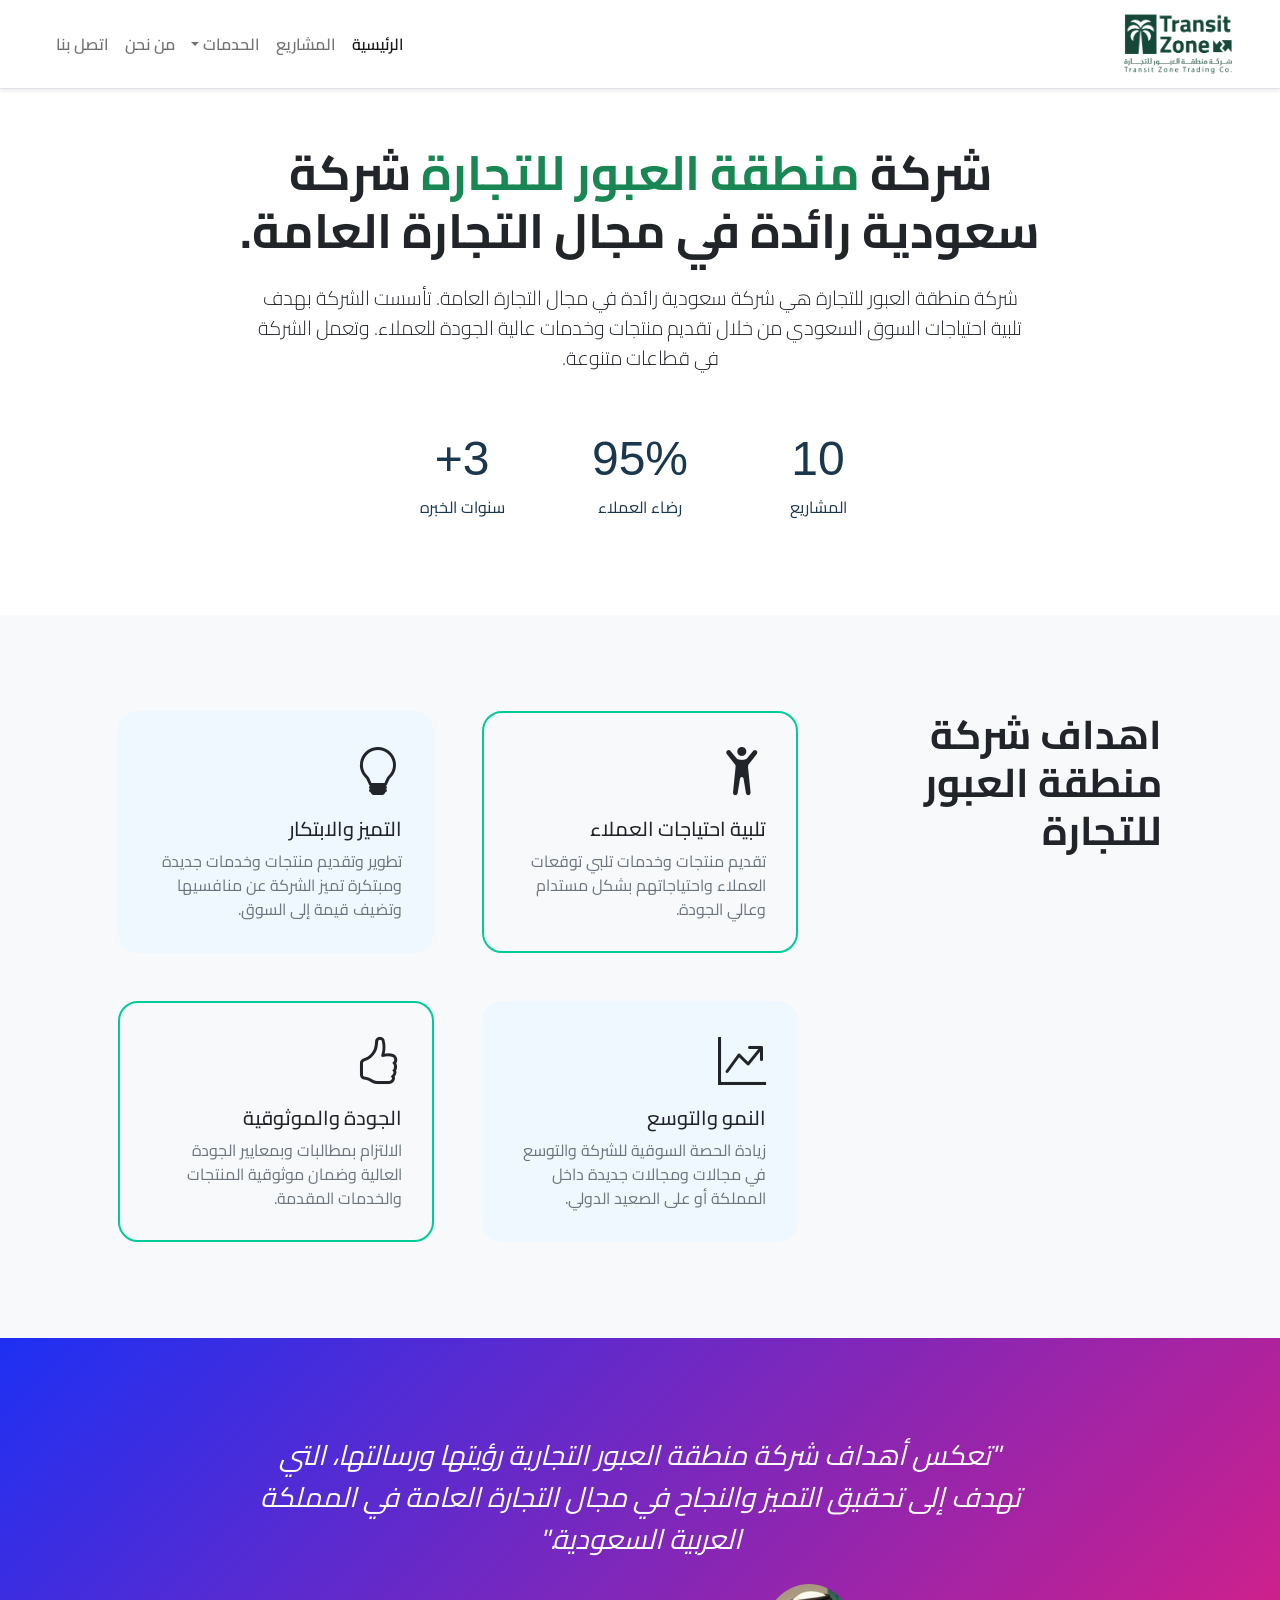
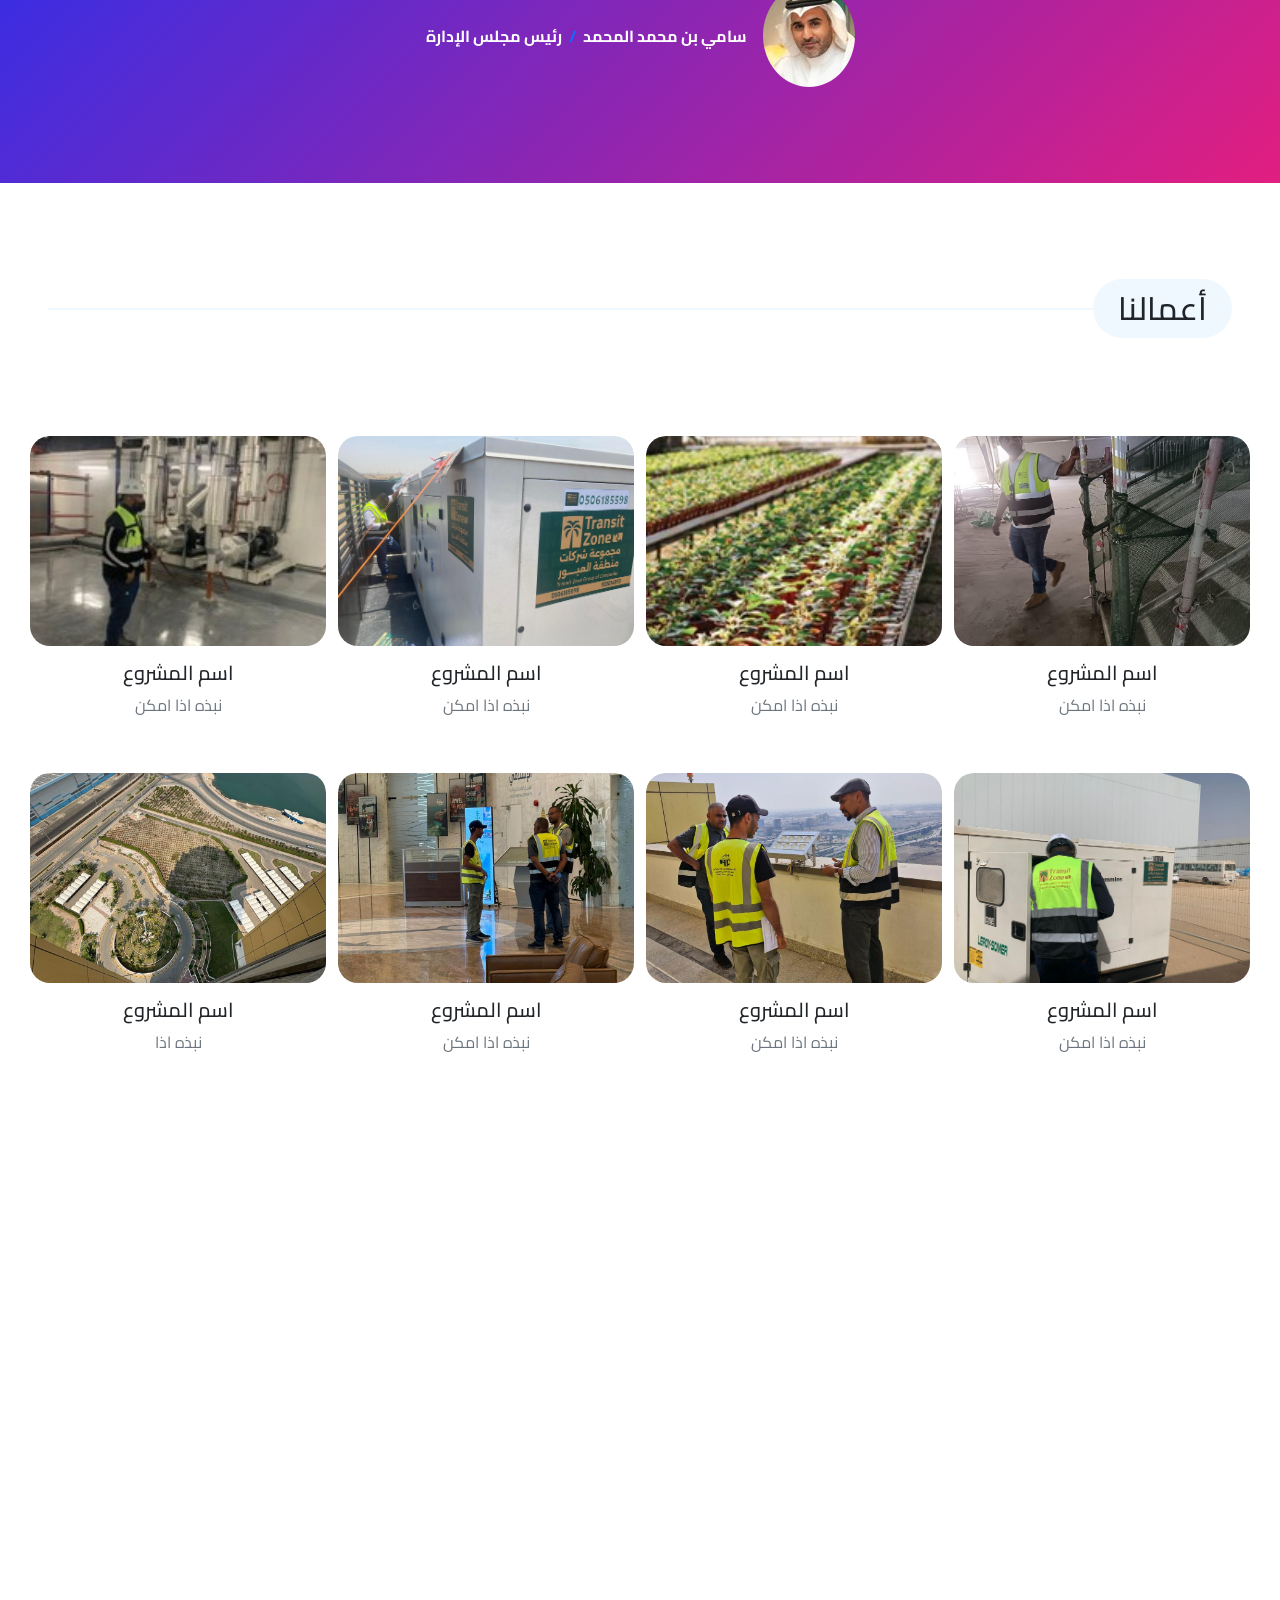
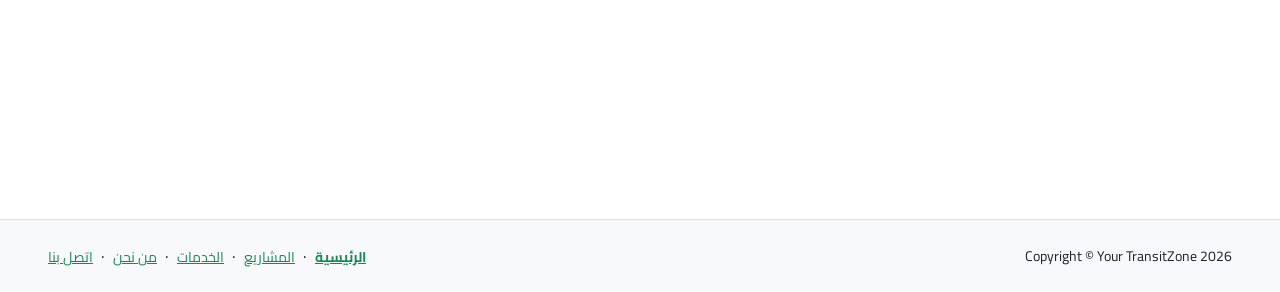
==== commit 3c8f86f0: "Add files via upload" ====
--- a/index.html
+++ b/index.html
@@ -14,6 +14,9 @@
         <!-- Core theme CSS (includes Bootstrap)-->
         <link href="css/bootstrap.rtl.min.css" rel="stylesheet" />
         <link href="css/mystyle.css" rel="stylesheet" />
+        <!-- Libraries Stylesheet -->
+	      <link href="css/hover.css" rel="stylesheet" media="all">
+	      <link href="css/animate.css" rel="stylesheet" media="all">
     </head>
     <body class="d-flex flex-column h-100">
         <main class="flex-shrink-0">
@@ -44,12 +47,12 @@
                 <div class="row gx-5 justify-content-center">
                     <div class="col-lg-10">
                         <div class="text-center my-5">
-                            <h1 class="display-5 fw-bolder mb-4">شركة <span class="text-success">منطقة العبور للتجارة </span>شركة سعودية رائدة في مجال التجارة العامة.</h1>
-                            <p class="lead mb-4 text- mx-5">شركة منطقة العبور للتجارة هي شركة سعودية رائدة في مجال التجارة العامة. تأسست الشركة بهدف تلبية احتياجات السوق السعودي من خلال تقديم منتجات وخدمات عالية الجودة للعملاء. وتعمل الشركة في قطاعات متنوعة.</p>
-                        </div>
-                    </div>
-                </div>
-            			<div class="row justify-content-center text-center mb-5">
+                            <h1 class="display-5 fw-bolder mb-4 wow bounce">شركة <span class="text-success">منطقة العبور للتجارة </span>شركة سعودية رائدة في مجال التجارة العامة.</h1>
+                            <p class="lead mb-4 text- mx-5  wow zoomInDown">شركة منطقة العبور للتجارة هي شركة سعودية رائدة في مجال التجارة العامة. تأسست الشركة بهدف تلبية احتياجات السوق السعودي من خلال تقديم منتجات وخدمات عالية الجودة للعملاء. وتعمل الشركة في قطاعات متنوعة.</p>
+                        </div>
+                    </div>
+                </div>
+            			<div class="row justify-content-center text-center mb-5 wow zoomInUp">
             				<div class="col-4 col-sm-4 col-md-4 col-lg-2">
             					<div class="counter-wrap">
             						<div class="counter">
@@ -58,7 +61,7 @@
             						<span class="caption fw-normal">المشاريع</span>
             					</div>
             				</div>
-            				<div class="col-4 col-sm-4 col-md-4 col-lg-2">
+            				<div class="col-4 col-sm-4 col-md-4 col-lg-2 ">
             					<div class="counter-wrap">
             						<div class="counter">
             							<span style="font-family: Arial !important" data-number="95">95%</span>
@@ -66,7 +69,7 @@
             						<span class="caption fw-normal">رضاء العملاء</span>
             					</div>
             				</div>
-            				<div class="col-4 col-sm-4 col-md-4 col-lg-2">
+            				<div class="col-4 col-sm-4 col-md-4 col-lg-2  ">
             					<div class="counter-wrap">
             						<div class="counter">
             							<span style="font-family: Arial !important" data-number="3">3+</span>
@@ -80,36 +83,36 @@
                 <div class="container px-5 py-5">
                     <div class="row gx-5">
                         <div class="col-lg-4 mb-5 mb-lg-0">
-                          <h2 class="fw-bolder mb-5 fs-1 text-left">اهداف شركة منطقة العبور للتجارة</h2>
+                          <h2 class="fw-bolder mb-5 fs-1 text-left wow bounceInRight">اهداف شركة منطقة العبور للتجارة</h2>
                         </div>
                         <div class="col-lg-8">
                             <div class="row gx-5 row-cols-1 row-cols-md-2">
-                                <div class="col mb-5 h-100">
-                                  <div class="custom-block bg-light">
-                                      <div class="text-dark display-5 mb-3"><i class="bi bi-person-arms-up"></i></div>
+                                <div class="col mb-5 hvr-rotate wow fadeInLeft">
+                                  <div class="custom-block">
+                                      <div class="text-dark display-5 mb-3"><i class="bi bi-person-arms-up hvr-wobble-top"></i></div>
                                       <h3 class="h5">تلبية احتياجات العملاء</h3>
                                       <p class="mb-0 text-muted">تقديم منتجات وخدمات تلبي توقعات العملاء واحتياجاتهم بشكل مستدام وعالي الجودة.</p>
                                   </div>
                                   </div>
-                                <div class="col mb-5 h-100">
+                                <div class="col mb-5 hvr-rotate  wow zoomInRight">
                                     <div class="custom-block custom-block-full">
-                                      <div class="text-dark display-5 mb-3"><i class="bi bi-lightbulb"></i></div>
+                                      <div class="text-dark display-5 mb-3"><i class="bi bi-lightbulb hvr-pulse-grow"></i></div>
                                       <h3 class="h5">التميز والابتكار</h3>
                                       <p class="mb-0 text-muted">تطوير وتقديم منتجات وخدمات جديدة ومبتكرة تميز الشركة عن منافسيها وتضيف قيمة إلى السوق.</p>
                                   </div>
                                 </div>
-                                <div class="col mb-5 mb-md-0 h-100">
+                                <div class="col mb-5 mb-md-0 hvr-rotate wow zoomInRight">
                                     <div class="custom-block  custom-block-full">
-                                      <div class="text-dark display-5 mb-3"><i class="bi bi-graph-up-arrow"></i></div>
+                                      <div class="text-dark display-5 mb-3"><i class="bi bi-graph-up-arrow hvr-bounce-in"></i></div>
                                       <h3 class="h5">النمو والتوسع</h3>
                                       <p class="mb-0 text-muted">زيادة الحصة السوقية للشركة والتوسع في مجالات ومجالات جديدة داخل المملكة أو على الصعيد الدولي.</p>
                                   </div>
                                 </div>
 
-                                <div class="col mb-5 mb-md-0 h-100">
+                                <div class="col mb-5 mb-md-0 hvr-rotate wow fadeInRight">
                                   <div class="custom-block">
                                     <div class="">
-                                      <div class="text-dark display-5 mb-3"><i class="bi bi-hand-thumbs-up"></i></div>
+                                      <div class="text-dark display-5 mb-3"><i class="bi bi-hand-thumbs-up hvr-skew-backward"></i></div>
                                       <h3 class="h5">الجودة والموثوقية</h3>
                                       <p class="mb-0 text-muted">الالتزام بمطالبات وبمعايير الجودة العالية وضمان موثوقية المنتجات والخدمات المقدمة.</p>
                                     </div>
@@ -126,10 +129,10 @@
                     <div class="row gx-5 justify-content-center">
                         <div class="col-lg-10 col-xl-9">
                             <div class="text-center">
-                                <div class="fs-3 mb-4 fst-italic">"تعكس أهداف شركة منطقة العبور التجارية رؤيتها ورسالتها، التي تهدف إلى تحقيق التميز والنجاح في مجال التجارة العامة في المملكة العربية السعودية."</div>
+                                <div class="fs-3 mb-4 fst-italic wow zoomInUp">"تعكس أهداف شركة منطقة العبور التجارية رؤيتها ورسالتها، التي تهدف إلى تحقيق التميز والنجاح في مجال التجارة العامة في المملكة العربية السعودية."</div>
                                 <div class="d-flex align-items-center justify-content-center">
-                                    <img class="rounded-circle me-3" src="img/sami.jpg" alt="..." />
-                                    <div class="fw-bold">
+                                    <img class="rounded-circle me-3 wow bounce" src="img/sami.jpg" alt="..." />
+                                    <div class="fw-bold wow headShake">
                                         سامي بن محمد المحمد
                                         <span class="fw-bold text-primary mx-1">/</span>
                                         رئيس مجلس الإدارة
@@ -146,12 +149,12 @@
                     <div class="row gx-5 mb-5">
                       <div class="col-lg-12 col-12">
                           <div class="section-title-wrap mb-5">
-                              <h2 class="section-title">أعمالنا</h2>
+                              <h2 class="section-title hvr-wobble-vertical wow rubberBand">أعمالنا</h2>
                           </div>
                       </div>
                     </div>
                     <div class="row gx-4 gx-lg-5 row-cols-2 row-cols-md-3 row-cols-xl-4 justify-content-center">
-                        <div class="col mb-3 px-2">
+                        <div class="col wow bounceIn mb-3 px-1 hvr-bob">
                             <div class="custom-block custom-block-overlay text-center">
                                 <a href="./portfolio-overview.html" class="custom-block-image-wrap">
                                     <img src="img/14.jpeg" class="custom-block-image img-fluid" alt="">
@@ -163,7 +166,7 @@
                                 </div>
                             </div>
                         </div>
-                        <div class="col mb-3 px-2">
+                        <div class="col wow bounceIn mb-3 px-1 hvr-bob">
                             <div class="custom-block custom-block-overlay text-center">
                                 <a href="./portfolio-overview.html" class="custom-block-image-wrap">
                                     <img src="img/p5.jpg" class="custom-block-image img-fluid" alt="">
@@ -175,7 +178,7 @@
                                 </div>
                             </div>
                         </div>
-                        <div class="col mb-3 px-2">
+                        <div class="col wow bounceIn mb-3 px-1 hvr-bob">
                             <div class="custom-block custom-block-overlay text-center">
                                 <a href="./portfolio-overview.html" class="custom-block-image-wrap">
                                     <img src="img/13.jpeg" class="custom-block-image img-fluid" alt="">
@@ -187,7 +190,7 @@
                                 </div>
                             </div>
                         </div>
-                        <div class="col mb-3 px-2">
+                        <div class="col wow bounceIn mb-3 px-1 hvr-bob">
                             <div class="custom-block custom-block-overlay text-center">
                                 <a href="./portfolio-overview.html" class="custom-block-image-wrap">
                                     <img src="img/p1.jpg" class="custom-block-image img-fluid" alt="">
@@ -199,7 +202,7 @@
                                 </div>
                             </div>
                         </div>
-                        <div class="col mb-3 px-2">
+                        <div class="col wow bounceIn mb-3 px-1 hvr-bob">
                             <div class="custom-block custom-block-overlay text-center">
                                 <a href="./portfolio-overview.html" class="custom-block-image-wrap">
                                     <img src="img/15.jpeg" class="custom-block-image img-fluid" alt="">
@@ -211,7 +214,7 @@
                                 </div>
                             </div>
                         </div>
-                        <div class="col mb-3 px-2">
+                        <div class="col wow bounceIn mb-3 px-1 hvr-bob">
                             <div class="custom-block custom-block-overlay text-center">
                                 <a href="./portfolio-overview.html" class="custom-block-image-wrap">
                                     <img src="img/16.jpeg" class="custom-block-image img-fluid" alt="">
@@ -223,7 +226,7 @@
                                 </div>
                             </div>
                         </div>
-                        <div class="col mb-3 px-2">
+                        <div class="col wow bounceIn mb-3 px-1 hvr-bob">
                             <div class="custom-block custom-block-overlay text-center">
                                 <a href="./portfolio-overview.html" class="custom-block-image-wrap">
                                     <img src="img/17.jpeg" class="custom-block-image img-fluid" alt="">
@@ -235,7 +238,7 @@
                                 </div>
                             </div>
                         </div>
-                        <div class="col mb-3 px-2">
+                        <div class="col wow bounceIn mb-3 px-1 hvr-bob">
                             <div class="custom-block custom-block-overlay text-center">
                                 <a href="./portfolio-overview.html" class="custom-block-image-wrap">
                                     <img src="img/18.jpeg" class="custom-block-image img-fluid" alt="">
@@ -247,7 +250,7 @@
                                 </div>
                             </div>
                         </div>
-                        <div class="col mb-3 px-2">
+                        <div class="col wow bounceIn mb-3 px-1 hvr-bob">
                             <div class="custom-block custom-block-overlay text-center">
                                 <a href="./portfolio-overview.html" class="custom-block-image-wrap">
                                     <img src="img/p2.jpg" class="custom-block-image img-fluid" alt="">
@@ -259,7 +262,7 @@
                                 </div>
                             </div>
                         </div>
-                        <div class="col mb-3 px-2">
+                        <div class="col wow bounceIn mb-3 px-1 hvr-bob">
                             <div class="custom-block custom-block-overlay text-center">
                                 <a href="./portfolio-overview.html" class="custom-block-image-wrap">
                                     <img src="img/p3.jpg" class="custom-block-image img-fluid" alt="">
@@ -271,7 +274,7 @@
                                 </div>
                             </div>
                         </div>
-                        <div class="col mb-3 px-2">
+                        <div class="col wow bounceIn mb-3 px-1 hvr-bob">
                             <div class="custom-block custom-block-overlay text-center">
                                 <a href="./portfolio-overview.html" class="custom-block-image-wrap">
                                     <img src="img/p4.jpg" class="custom-block-image img-fluid" alt="">
@@ -283,7 +286,7 @@
                                 </div>
                             </div>
                         </div>
-                        <div class="col mb-3 px-2">
+                        <div class="col wow bounceIn mb-3 px-1 hvr-bob">
                             <div class="custom-block custom-block-overlay text-center">
                                 <a href="./portfolio-overview.html" class="custom-block-image-wrap">
                                     <img src="img/p6.jpg" class="custom-block-image img-fluid" alt="">
@@ -320,14 +323,15 @@
             </section> -->
             <section class="py-5">
               <div class="container px-5 mb-5">
-                <div class="mt-5 custom-block">
+                <div class="mt-5 custom-block wow flipInX">
                   <div class="d-flex align-items-center justify-content-between flex-column flex-xl-row text-center text-xl-start">
                       <div class="mb-4 mb-xl-0">
                           <h2 class="fw-normale text-dark">تواصل معنا</h2>
                           <div class="text-muted">نحن نسعد لتلقي مكالماتكم لاتتردو بالاتصال علينا.</div>
                       </div>
                       <div class="ms-xl-4">
-                          <a class="border btn btn-lg btn-outline-success border-0" href="tel:+966126644020">00966-12-664-4020</a>
+                          <a class="btn text-success btn-sm fs-6 hvr-pulse-shrink" style="font-family: Arial !important" href="tel:+966126644020">00966-12-664-4020 <span class="ps-1 hvr-buzz bi bi-telephone-fill"></span></a>
+                          <a class="btn text-success btn-sm fs-6 hvr-pulse-shrink " style="font-family: Arial !important" href="mailto:info@transitzone.com.sa">info@transitzone.com.sa <span class="ps-1 hvr-buzz bi bi-envelope-at-fill"></span></a>
                       </div>
                   </div>
                 </div>
@@ -356,5 +360,39 @@
         <!-- Bootstrap core JS-->
         <script src="https://cdn.jsdelivr.net/npm/bootstrap@5.2.3/dist/js/bootstrap.bundle.min.js"></script>
         <!-- Core theme JS-->
+
+        <script src="https://cdnjs.cloudflare.com/ajax/libs/wow/1.1.2/wow.min.js" integrity="sha512-Eak/29OTpb36LLo2r47IpVzPBLXnAMPAVypbSZiZ4Qkf8p/7S/XRG5xp7OKWPPYfJT6metI+IORkR5G8F900+g==" crossorigin="anonymous" referrerpolicy="no-referrer"></script>
+        <script>
+          new WOW().init();
+        </script>
+        <script>
+			/**
+			 * Used to demonstrate Hover.css only. Not required when adding
+			 * Hover.css to your own pages. Prevents a link from being
+			 * navigated and gaining focus.
+			 */
+			var effects = document.querySelectorAll('.effects')[0];
+
+			effects.addEventListener('click', function(e) {
+
+				if (e.target.className.indexOf('hvr') > -1) {
+					e.preventDefault();
+					e.target.blur();
+
+				}
+			});
+		</script>
+
+		<script>!function(d,s,id){var js,fjs=d.getElementsByTagName(s)[0],p=/^https:/.test(d.location)?'http':'https';if(!d.getElementById(id)){js=d.createElement(s);js.id=id;js.src=p+'://platform.twitter.com/widgets.js';fjs.parentNode.insertBefore(js,fjs);}}(document, 'script', 'twitter-wjs');</script>
+
+		<script>
+		  (function(i,s,o,g,r,a,m){i['GoogleAnalyticsObject']=r;i[r]=i[r]||function(){
+		  (i[r].q=i[r].q||[]).push(arguments)},i[r].l=1*new Date();a=s.createElement(o),
+		  m=s.getElementsByTagName(o)[0];a.async=1;a.src=g;m.parentNode.insertBefore(a,m)
+		  })(window,document,'script','//www.google-analytics.com/analytics.js','ga');
+
+		  ga('create', 'UA-11991680-4', 'ianlunn.github.io');
+		  ga('send', 'pageview');
+		</script>
     </body>
 </html>
